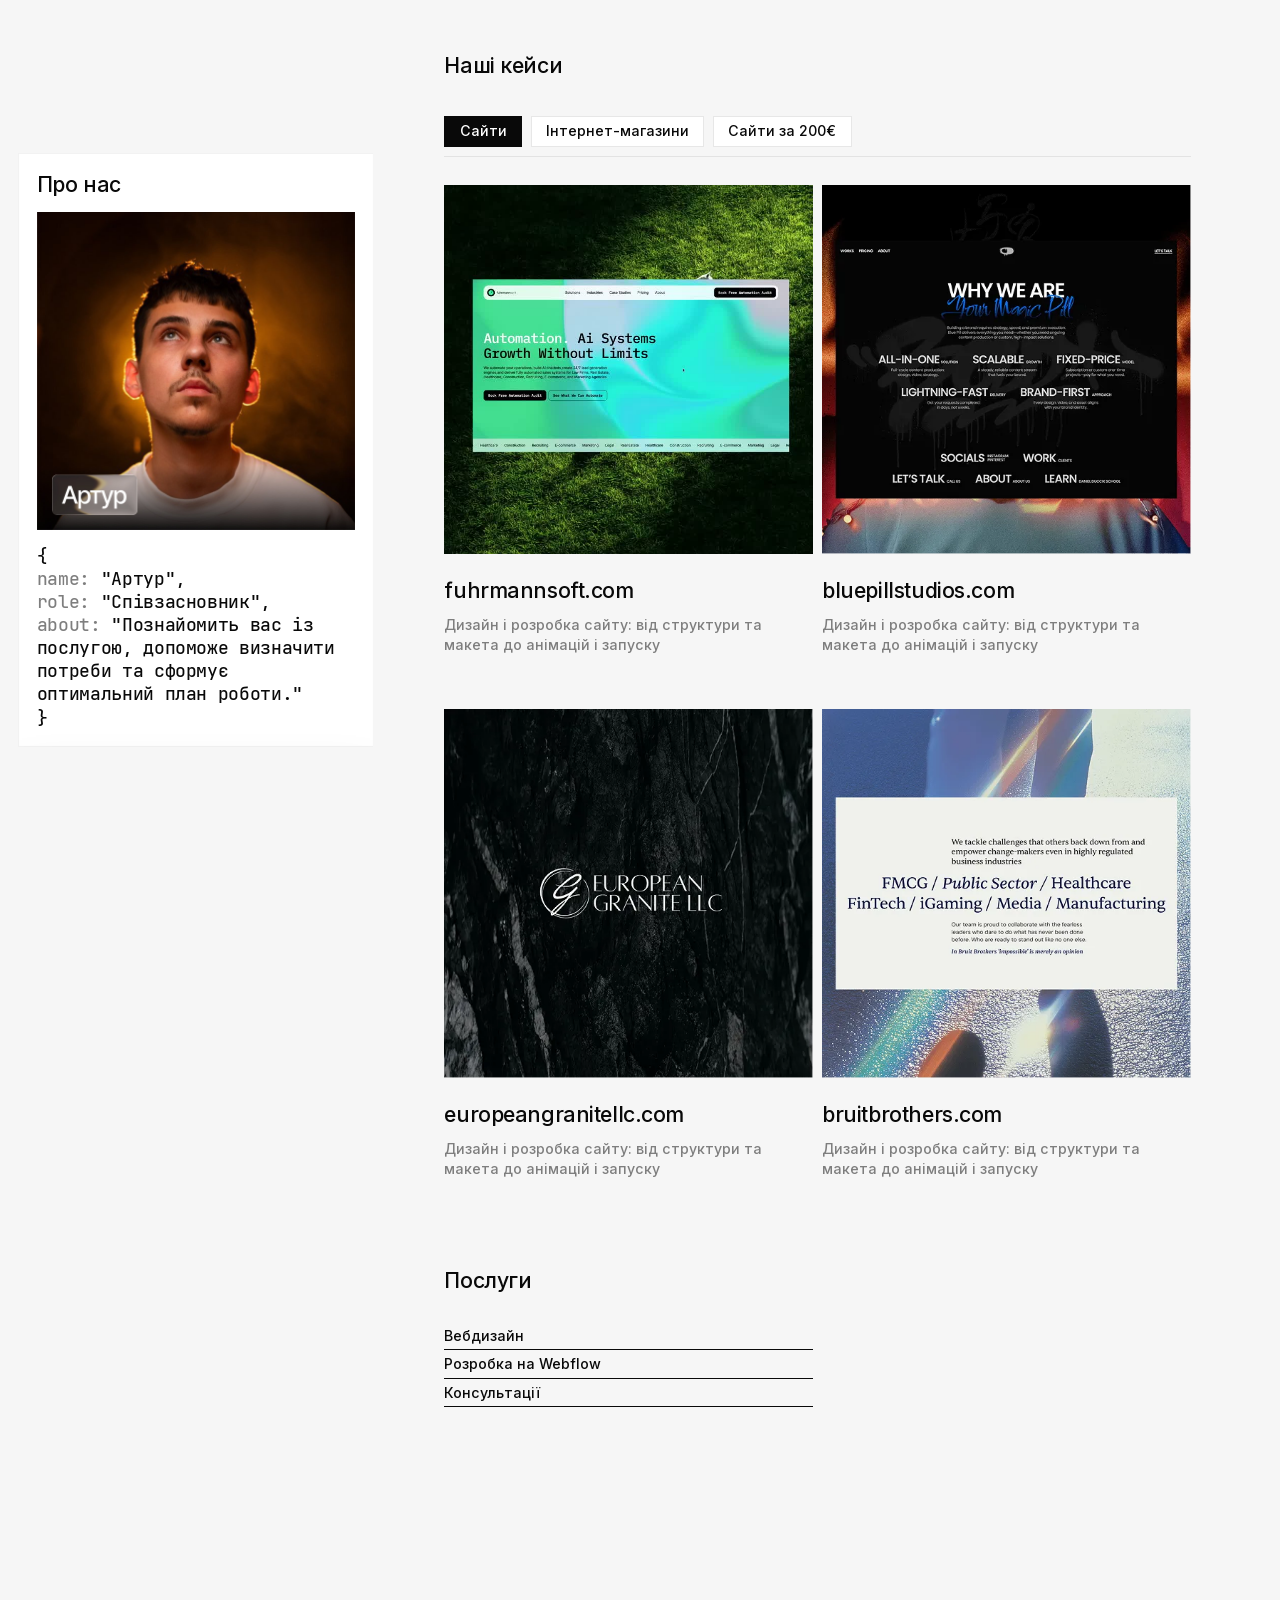
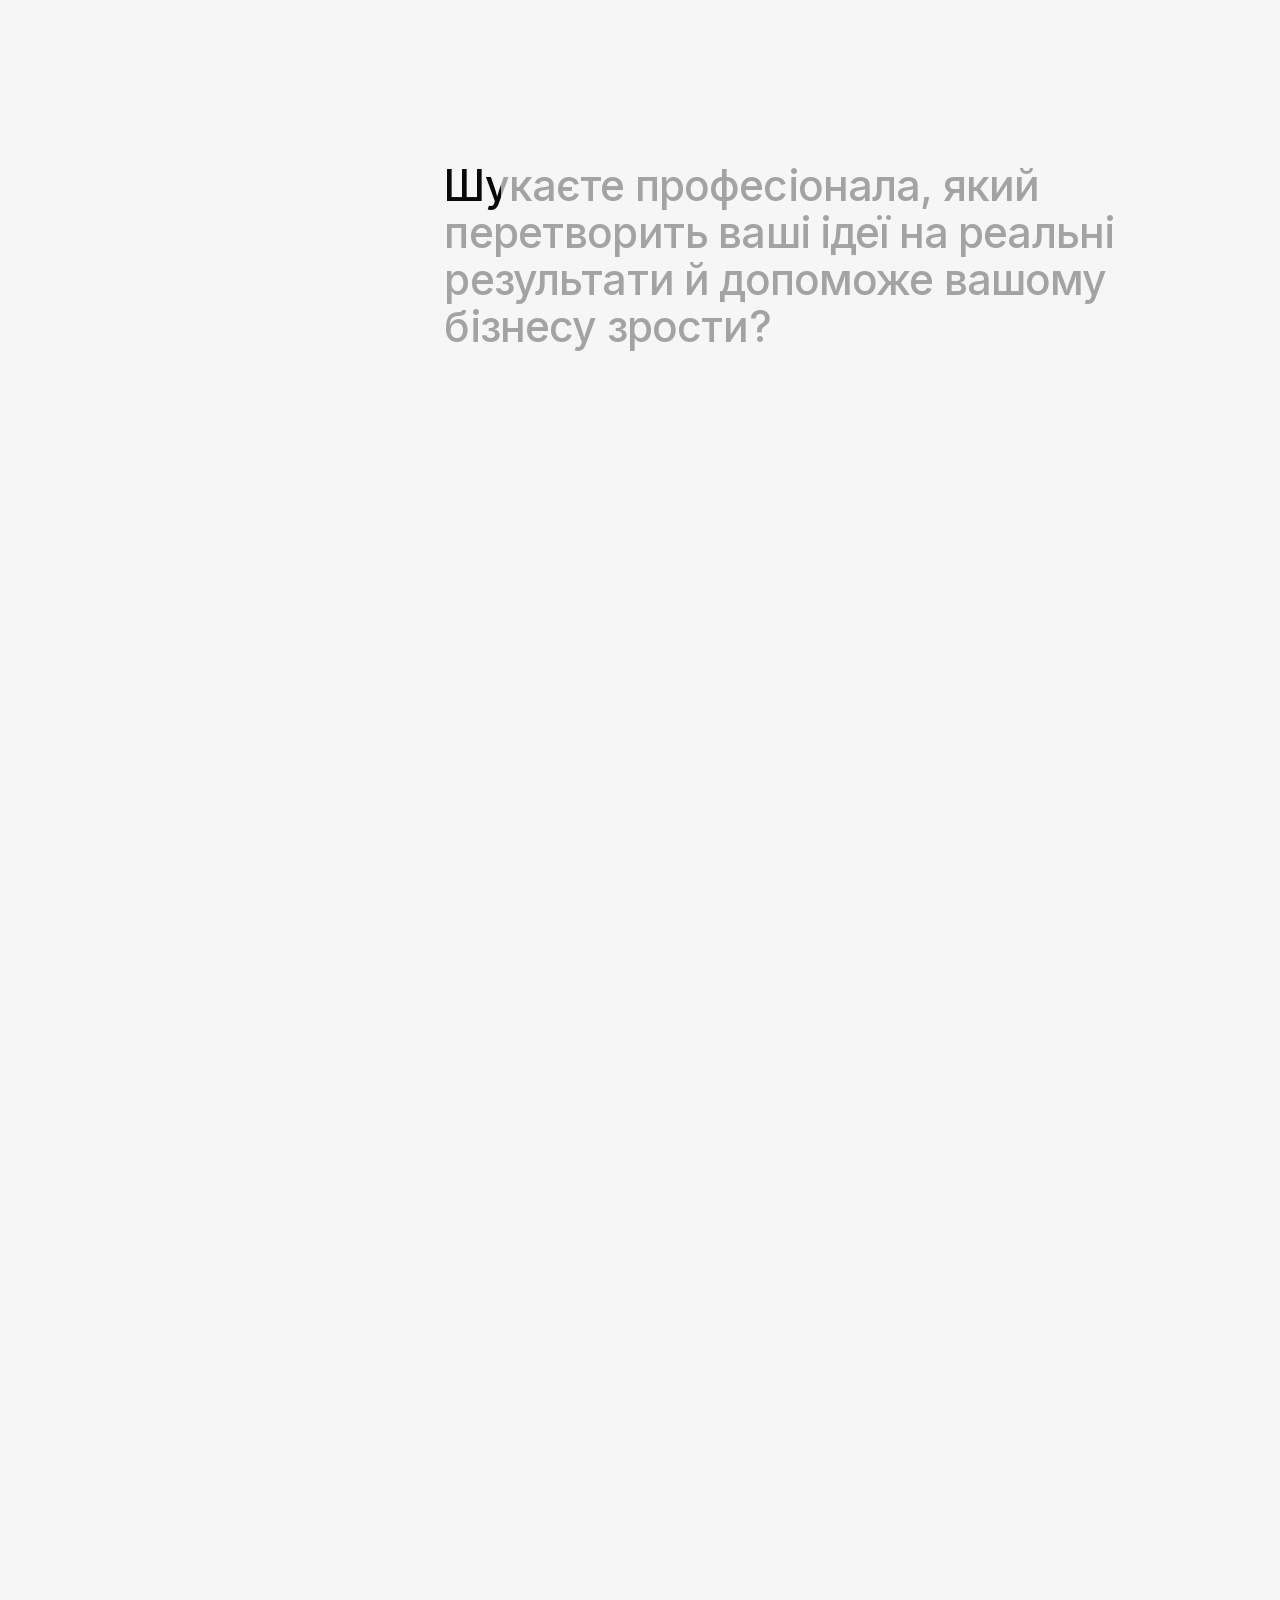
==== site/index.html @ 2e73c97b "Add founder photos to profile cards (Artur, Vitalii) Co-Authored-By: Claude Fable 5 <noreply@anthrop" ====
<!DOCTYPE html>
<html lang="uk">
<head>
  <meta charset="utf-8">
  <title>DD-portfolio-template</title>
  <meta name="viewport" content="width=device-width, initial-scale=1">
  <link rel="shortcut icon" type="image/x-icon" href="images/6897080aeafbcc44460f5034_fav-icon-32.png">
  <link rel="apple-touch-icon" href="images/6897080cafb8a1037ce13d33_fav-cion-256.png">
  <link rel="stylesheet" href="css/style.css">
</head>
<body>

  <section class="dd-hero">
    <div class="dd-container">
      <div class="dd-hero__wrapper">

        <div class="dd-hero__profile">
          <div class="dd-profile-stack-zone">
            <div class="dd-profile-stack-sticky">
              <div class="dd-profile-stack">

                <div class="dd-profile-card">
                  <h2 class="dd-text-24px">Про нас</h2>
                  <div class="dd-profile-card__image">
                    <img src="images/founder-artur.jpg" loading="lazy" alt="Артур" class="dd-image-cover">
                  </div>
                  <p class="dd-code">
                    {<br>
                      <span class="dd-text-gray">name:</span> "Артур",<br>
                      <span class="dd-text-gray">role:</span> "Співзасновник",<br>
                      <span class="dd-text-gray">about:</span> "Познайомить вас із послугою, допоможе визначити потреби та сформує оптимальний план роботи."<br>
                    }
                  </p>
                </div>

                <div class="dd-profile-card dd-profile-card--overlay">
                  <h2 class="dd-text-24px">Про нас</h2>
                  <div class="dd-profile-card__image">
                    <img src="images/founder-vitalii.jpg" loading="lazy" alt="Віталій" class="dd-image-cover">
                  </div>
                  <p class="dd-code">
                    {<br>
                      <span class="dd-text-gray">name:</span> "Віталій",<br>
                      <span class="dd-text-gray">role:</span> "Співзасновник",<br>
                      <span class="dd-text-gray">about:</span> "Втілить узгоджене рішення, проконтролює кожен етап і забезпечить високу якість результату."<br>
                    }
                  </p>
                </div>

              </div>
            </div>
          </div>
        </div>

        <div class="dd-hero__content">

          <div class="dd-works">
            <h2 class="dd-text-24px">Наші кейси</h2>
            <div class="featured-works__tabs-wrapper" id="works-tabs-wrapper">
              <div class="featured-works__tabs" id="works-tabs" role="tablist" aria-label="Категорії робіт"></div>
            </div>
            <div class="dd-works__body">
              <div id="featured-works-list-start" class="featured-works__list-anchor" aria-hidden="true"></div>
              <div class="dd-works__list" id="projects-grid" role="tabpanel"></div>
            </div>
          </div>

          <div class="dd-info">
            <article class="dd-info__col">
              <h2 class="dd-text-24px">Послуги</h2>
              <div class="dd-info__col-list">
                <article class="dd-info__cell"><div class="dd-button-text">Вебдизайн</div></article>
                <article class="dd-info__cell"><div class="dd-button-text">Розробка на Webflow</div></article>
                <article class="dd-info__cell"><div class="dd-button-text">Консультації</div></article>
              </div>
            </article>
          </div>

          <div class="dd-cta-anchor">
            <div class="dd-cta-anchor__content">
              <h2 dd-el="cta-title" class="dd-text-48px">Шукаєте професіонала, який перетворить ваші ідеї на реальні результати й допоможе вашому бізнесу зрости?</h2>
            </div>
          </div>

        </div>
      </div>
    </div>
  </section>

  <section class="dd-cta">
    <div class="dd-container is--cta">
      <div class="dd-cta__wrapper">
        <div class="dd-cta__left"></div>
        <div class="dd-cta__content">
          <h2 dd-el="cta-el" class="dd-text-48px">Перевірте вільні слоти на проєкти цього місяця</h2>
          <a dd-el="cta-el" href="https://t.me/sivuraimo" target="_blank" class="dd-button">
            <div class="dd-button-text">Написати в Telegram</div>
          </a>
        </div>
      </div>
    </div>
    <div class="dd-cta__bg">
      <div class="dd-cta__bg-box"></div>
      <div class="dd-cta__bg-box"></div>
      <div class="dd-cta__bg-box"></div>
      <div class="dd-cta__bg-box"></div>
      <div class="dd-cta__bg-box"></div>
      <div class="dd-cta__bg-box"></div>
    </div>
  </section>

  <script src="js/gsap.min.js"></script>
  <script src="js/ScrollTrigger.min.js"></script>
  <script src="js/SplitText.min.js"></script>
  <script src="js/lenis.min.js"></script>
  <script src="js/projects.js"></script>
  <script src="js/main.js"></script>

</body>
</html>
---- site/css/style.css ----
/* ============ Fonts ============ */

/* cyrillic-ext */
@font-face {
  font-family: 'Inter';
  font-style: normal;
  font-weight: 400;
  font-display: swap;
  src: url(../fonts/Inter-var-cyrillic-ext.woff2) format('woff2');
  unicode-range: U+0460-052F, U+1C80-1C8A, U+20B4, U+2DE0-2DFF, U+A640-A69F, U+FE2E-FE2F;
}

/* cyrillic */
@font-face {
  font-family: 'Inter';
  font-style: normal;
  font-weight: 400;
  font-display: swap;
  src: url(../fonts/Inter-var-cyrillic.woff2) format('woff2');
  unicode-range: U+0301, U+0400-045F, U+0490-0491, U+04B0-04B1, U+2116;
}

/* latin-ext */
@font-face {
  font-family: 'Inter';
  font-style: normal;
  font-weight: 400;
  font-display: swap;
  src: url(../fonts/Inter-var-latin-ext.woff2) format('woff2');
  unicode-range: U+0100-02BA, U+02BD-02C5, U+02C7-02CC, U+02CE-02D7, U+02DD-02FF, U+0304, U+0308, U+0329, U+1D00-1DBF, U+1E00-1E9F, U+1EF2-1EFF, U+2020, U+20A0-20AB, U+20AD-20C0, U+2113, U+2C60-2C7F, U+A720-A7FF;
}

/* latin */
@font-face {
  font-family: 'Inter';
  font-style: normal;
  font-weight: 400;
  font-display: swap;
  src: url(../fonts/Inter-var-latin.woff2) format('woff2');
  unicode-range: U+0000-00FF, U+0131, U+0152-0153, U+02BB-02BC, U+02C6, U+02DA, U+02DC, U+0304, U+0308, U+0329, U+2000-206F, U+20AC, U+2122, U+2191, U+2193, U+2212, U+2215, U+FEFF, U+FFFD;
}

/* cyrillic-ext */
@font-face {
  font-family: 'Inter';
  font-style: normal;
  font-weight: 500;
  font-display: swap;
  src: url(../fonts/Inter-var-cyrillic-ext.woff2) format('woff2');
  unicode-range: U+0460-052F, U+1C80-1C8A, U+20B4, U+2DE0-2DFF, U+A640-A69F, U+FE2E-FE2F;
}

/* cyrillic */
@font-face {
  font-family: 'Inter';
  font-style: normal;
  font-weight: 500;
  font-display: swap;
  src: url(../fonts/Inter-var-cyrillic.woff2) format('woff2');
  unicode-range: U+0301, U+0400-045F, U+0490-0491, U+04B0-04B1, U+2116;
}

/* latin-ext */
@font-face {
  font-family: 'Inter';
  font-style: normal;
  font-weight: 500;
  font-display: swap;
  src: url(../fonts/Inter-var-latin-ext.woff2) format('woff2');
  unicode-range: U+0100-02BA, U+02BD-02C5, U+02C7-02CC, U+02CE-02D7, U+02DD-02FF, U+0304, U+0308, U+0329, U+1D00-1DBF, U+1E00-1E9F, U+1EF2-1EFF, U+2020, U+20A0-20AB, U+20AD-20C0, U+2113, U+2C60-2C7F, U+A720-A7FF;
}

/* latin */
@font-face {
  font-family: 'Inter';
  font-style: normal;
  font-weight: 500;
  font-display: swap;
  src: url(../fonts/Inter-var-latin.woff2) format('woff2');
  unicode-range: U+0000-00FF, U+0131, U+0152-0153, U+02BB-02BC, U+02C6, U+02DA, U+02DC, U+0304, U+0308, U+0329, U+2000-206F, U+20AC, U+2122, U+2191, U+2193, U+2212, U+2215, U+FEFF, U+FFFD;
}

/* cyrillic-ext */
@font-face {
  font-family: 'Inter';
  font-style: normal;
  font-weight: 600;
  font-display: swap;
  src: url(../fonts/Inter-var-cyrillic-ext.woff2) format('woff2');
  unicode-range: U+0460-052F, U+1C80-1C8A, U+20B4, U+2DE0-2DFF, U+A640-A69F, U+FE2E-FE2F;
}

/* cyrillic */
@font-face {
  font-family: 'Inter';
  font-style: normal;
  font-weight: 600;
  font-display: swap;
  src: url(../fonts/Inter-var-cyrillic.woff2) format('woff2');
  unicode-range: U+0301, U+0400-045F, U+0490-0491, U+04B0-04B1, U+2116;
}

/* latin-ext */
@font-face {
  font-family: 'Inter';
  font-style: normal;
  font-weight: 600;
  font-display: swap;
  src: url(../fonts/Inter-var-latin-ext.woff2) format('woff2');
  unicode-range: U+0100-02BA, U+02BD-02C5, U+02C7-02CC, U+02CE-02D7, U+02DD-02FF, U+0304, U+0308, U+0329, U+1D00-1DBF, U+1E00-1E9F, U+1EF2-1EFF, U+2020, U+20A0-20AB, U+20AD-20C0, U+2113, U+2C60-2C7F, U+A720-A7FF;
}

/* latin */
@font-face {
  font-family: 'Inter';
  font-style: normal;
  font-weight: 600;
  font-display: swap;
  src: url(../fonts/Inter-var-latin.woff2) format('woff2');
  unicode-range: U+0000-00FF, U+0131, U+0152-0153, U+02BB-02BC, U+02C6, U+02DA, U+02DC, U+0304, U+0308, U+0329, U+2000-206F, U+20AC, U+2122, U+2191, U+2193, U+2212, U+2215, U+FEFF, U+FFFD;
}

/* cyrillic-ext */
@font-face {
  font-family: 'Inter';
  font-style: normal;
  font-weight: 700;
  font-display: swap;
  src: url(../fonts/Inter-var-cyrillic-ext.woff2) format('woff2');
  unicode-range: U+0460-052F, U+1C80-1C8A, U+20B4, U+2DE0-2DFF, U+A640-A69F, U+FE2E-FE2F;
}

/* cyrillic */
@font-face {
  font-family: 'Inter';
  font-style: normal;
  font-weight: 700;
  font-display: swap;
  src: url(../fonts/Inter-var-cyrillic.woff2) format('woff2');
  unicode-range: U+0301, U+0400-045F, U+0490-0491, U+04B0-04B1, U+2116;
}

/* latin-ext */
@font-face {
  font-family: 'Inter';
  font-style: normal;
  font-weight: 700;
  font-display: swap;
  src: url(../fonts/Inter-var-latin-ext.woff2) format('woff2');
  unicode-range: U+0100-02BA, U+02BD-02C5, U+02C7-02CC, U+02CE-02D7, U+02DD-02FF, U+0304, U+0308, U+0329, U+1D00-1DBF, U+1E00-1E9F, U+1EF2-1EFF, U+2020, U+20A0-20AB, U+20AD-20C0, U+2113, U+2C60-2C7F, U+A720-A7FF;
}

/* latin */
@font-face {
  font-family: 'Inter';
  font-style: normal;
  font-weight: 700;
  font-display: swap;
  src: url(../fonts/Inter-var-latin.woff2) format('woff2');
  unicode-range: U+0000-00FF, U+0131, U+0152-0153, U+02BB-02BC, U+02C6, U+02DA, U+02DC, U+0304, U+0308, U+0329, U+2000-206F, U+20AC, U+2122, U+2191, U+2193, U+2212, U+2215, U+FEFF, U+FFFD;
}

@font-face {
  font-family: Jetbrainsmono;
  src: url("../fonts/6897089f89ea8889bb71bdb6_JetBrainsMono-Medium.woff2") format("woff2");
  font-weight: 500;
  font-style: normal;
  font-display: swap;
}

/* ============ Variables & base ============ */

:root {
  --colors--gray-smoke: #f6f6f6;
  --colors--black: #090909;
  --colors--light-gray-30: #cfcfcf4d;
  --colors--white: white;
  --colors--gray: #7e7e7e;
  --colors--light-gray-50: #cfcfcf80;
}

*,
*::before,
*::after {
  box-sizing: border-box;
}

/* Adaptive root font-size: layout scales with viewport via rem/em */
html {
  font-size: calc(16vw / 14.4);
}

@media (max-width: 767px) {
  html {
    font-size: calc(16vw / 3.93);
  }
}

@media (min-width: 1440px) {
  html,
  body {
    font-size: 16px;
  }
}

body {
  margin: 0;
  background-color: var(--colors--gray-smoke);
  color: var(--colors--black);
  font-family: Inter, Arial, sans-serif;
  font-size: 1.11111vw;
  font-weight: 500;
  line-height: 1;
}

@media (max-width: 767px) {
  body {
    font-size: 4.07125vw;
  }
}

@media (min-width: 1440px) {
  body {
    font-size: 16px;
  }
}

h2 {
  margin-top: 0;
  margin-bottom: 0;
}

p {
  margin: 0;
}

a {
  cursor: pointer;
  text-decoration: none;
  color: inherit;
}

img {
  max-width: 100%;
  vertical-align: middle;
  display: inline-block;
  border: 0;
}

/* ============ Typography ============ */

.dd-text-24px {
  letter-spacing: -0.02em;
  font-size: 1.5em;
  font-weight: 500;
  line-height: 1.2;
}

.dd-text-48px {
  letter-spacing: -0.02em;
  font-size: 3em;
  font-weight: 500;
  line-height: 1.1;
}

.dd-code {
  letter-spacing: -0.02em;
  font-family: Jetbrainsmono, Arial, sans-serif;
  font-size: 1.25em;
  font-weight: 500;
  line-height: 1.3;
}

.dd-text-gray {
  color: var(--colors--gray);
}

.dd-button-text {
  font-size: 1em;
  transition: color 0.2s;
}

/* ============ Layout ============ */

.dd-container {
  width: 100%;
  max-width: 90rem;
  margin-left: auto;
  margin-right: auto;
  padding-left: 1.25rem;
  padding-right: 1.25rem;
}

.dd-container.is--cta {
  z-index: 3;
  height: 100%;
  position: relative;
}

/* ============ Hero ============ */

.dd-hero {
  width: 100%;
}

.dd-hero__wrapper {
  justify-content: space-between;
  align-items: flex-start;
  width: 100%;
  display: flex;
  position: relative;
}

.dd-hero__profile {
  z-index: 100;
  flex-flow: column;
  justify-content: center;
  align-items: flex-start;
  width: 100%;
  max-width: 25rem;
  height: 100vh;
  display: flex;
  position: sticky;
  top: 0;
}

.dd-profile-card {
  gap: 1rem;
  border: 1px solid var(--colors--light-gray-30);
  background-color: var(--colors--white);
  flex-flow: column;
  width: 100%;
  padding: 1.25rem;
  display: flex;
}

/* ---- Founders card stack ---- */
/* The second card is absolutely stacked over the first and slides up
   (ScrollTrigger scrub in main.js). overflow: hidden clips it while parked
   below, so it wipes in from the bottom edge of the stack. */

.dd-profile-stack-zone {
  width: 100%;
}

.dd-profile-stack {
  position: relative;
  width: 100%;
  overflow: hidden;
}

.dd-profile-card--overlay {
  position: absolute;
  inset: 0;
  z-index: 2;
  /* parked below via GSAP (yPercent: 110) — no CSS transform here,
     it would stack with GSAP's own transform and double the offset */
  box-shadow: 0 -18px 50px rgba(0, 0, 0, 0.2);
  will-change: transform;
}

/* Mobile: the profile column is static, so the stack gets its own sticky
   zone. The spacer must be real content (::after), not padding — sticky
   elements can only travel within the parent's content box. */
@media (max-width: 767px) {
  .dd-profile-stack-zone::after {
    content: "";
    display: block;
    height: 85vh;
  }

  .dd-profile-stack-sticky {
    position: sticky;
    top: 1.25rem;
  }
}

/* Reduced motion: no overlap effect, cards stack vertically */
@media (prefers-reduced-motion: reduce) {
  .dd-profile-card--overlay {
    position: static;
    transform: none;
    box-shadow: none;
    margin-top: 1.25rem;
  }

  .dd-profile-stack-zone::after {
    content: none;
  }
}

.dd-profile-card__image {
  aspect-ratio: 1;
  width: 100%;
  overflow: hidden;
}

.dd-image-cover {
  object-fit: cover;
  width: 100%;
  height: 100%;
}

.dd-hero__content {
  width: 100%;
  max-width: 60%;
  margin-left: auto;
  margin-right: auto;
}

/* ============ Works ============ */

.dd-works {
  gap: 2rem;
  flex-flow: column;
  width: 100%;
  padding-top: 3.75rem;
  display: flex;
}

.dd-works__list {
  column-gap: 0.625rem;
  row-gap: 3.75rem;
  grid-template-rows: auto auto;
  grid-template-columns: 1fr 1fr;
  grid-auto-columns: 1fr;
  width: 100%;
  display: grid;
}

/* ---- Category tabs (sticky) ---- */

/* Sticky range is bounded by .dd-works (its parent), so the panel
   unsticks and leaves together with the section. The site has no
   fixed header — --header-height defaults to 0. */
.featured-works__tabs-wrapper {
  position: sticky;
  top: var(--header-height, 0px);
  z-index: 30;
  background-color: rgba(246, 246, 246, 0.96);
  -webkit-backdrop-filter: blur(12px);
  backdrop-filter: blur(12px);
  border-bottom: 1px solid rgba(0, 0, 0, 0.08);
  padding: 0.625rem 0;
}

.featured-works__tabs {
  display: flex;
  gap: 0.625rem;
  overflow-x: auto;
  overscroll-behavior-x: contain;
  scrollbar-width: none;
  white-space: nowrap;
}

.featured-works__tabs::-webkit-scrollbar {
  display: none;
}

.featured-works__tab {
  font: inherit;
  color: var(--colors--black);
  background-color: var(--colors--white);
  border: 1px solid var(--colors--light-gray-50);
  padding: 0.5rem 1rem;
  cursor: pointer;
  flex: none;
  transition: background-color 0.2s, color 0.2s, border-color 0.2s, opacity 0.2s;
}

@media (hover: hover) {
  .featured-works__tab:not(.is-active):hover {
    opacity: 0.7;
  }
}

.featured-works__tab.is-active {
  background-color: var(--colors--black);
  border-color: var(--colors--black);
  color: var(--colors--white);
}

.featured-works__tab:focus-visible {
  outline: 2px solid var(--colors--black);
  outline-offset: 2px;
}

.featured-works__list-anchor {
  height: 0;
}

.featured-works__empty {
  color: var(--colors--gray);
  line-height: 1.4;
}

/* Category switch animation */
.dd-works__list .project-card {
  transition:
    opacity 0.45s cubic-bezier(0.22, 1, 0.36, 1),
    transform 0.45s cubic-bezier(0.22, 1, 0.36, 1);
}

.dd-works__list.is-leaving .project-card {
  opacity: 0;
  transform: translateY(12px);
}

.project-card.is-entering {
  opacity: 0;
  transform: translateY(16px);
}

@media (prefers-reduced-motion: reduce) {
  .dd-works__list .project-card {
    transition: opacity 0.3s ease;
  }

  .dd-works__list.is-leaving .project-card,
  .project-card.is-entering {
    transform: none;
  }
}

/* ---- Project card ---- */

.project-card {
  width: 100%;
}

.project-card__media {
  aspect-ratio: 1;
  width: 100%;
  display: block;
  position: relative;
  overflow: hidden;
}

.project-card__image,
.project-card__video {
  position: absolute;
  inset: 0;
  width: 100%;
  height: 100%;
  object-fit: cover;
}

.project-card__image {
  transition: transform 0.6s cubic-bezier(0.22, 1, 0.36, 1);
}

.project-card__video {
  opacity: 0;
  pointer-events: none;
  transition:
    opacity 0.6s cubic-bezier(0.22, 1, 0.36, 1),
    transform 0.6s cubic-bezier(0.22, 1, 0.36, 1);
}

.project-card__arrow {
  z-index: 3;
  position: absolute;
  top: 50%;
  left: 50%;
  width: 8.75rem;
  height: 8.75rem;
  border-radius: 50%;
  background-color: rgba(255, 255, 255, 0.18);
  -webkit-backdrop-filter: blur(10px);
  backdrop-filter: blur(10px);
  color: var(--colors--white);
  display: flex;
  justify-content: center;
  align-items: center;
  opacity: 0;
  filter: blur(6px);
  transform: translate(-50%, -50%) scale(0.8);
  transition:
    opacity 0.6s cubic-bezier(0.22, 1, 0.36, 1),
    transform 0.6s cubic-bezier(0.22, 1, 0.36, 1),
    filter 0.6s cubic-bezier(0.22, 1, 0.36, 1);
}

.project-card__arrow svg {
  width: 2.5rem;
  height: 2.5rem;
}

.project-card__content {
  margin-top: 24px;
}

.project-card__title {
  margin: 0;
}

.project-card__description {
  margin: 12px 0 0;
  color: var(--colors--gray);
  line-height: 1.4;
}

@media (max-width: 767px) {
  .project-card__content {
    margin-top: 20px;
  }

  .project-card__description {
    margin-top: 12px;
  }
}

/* Desktop: activation via cursor hover */
@media (hover: hover) and (pointer: fine) {
  .project-card__media:hover .project-card__image {
    transform: scale(1.02);
  }

  .project-card__media:hover .project-card__video {
    opacity: 1;
    transform: scale(1.02);
  }

  .project-card__media:hover .project-card__arrow {
    opacity: 1;
    filter: blur(0);
    transform: translate(-50%, -50%) scale(1);
  }
}

/* Touch devices: activation via scroll position — .is-active is set by projects.js
   when the card's media block is nearest to the viewport center */
@media (hover: none), (pointer: coarse) {
  .project-card__media.is-active .project-card__image {
    transform: scale(1.02);
  }

  .project-card__media.is-active .project-card__video {
    opacity: 1;
    transform: scale(1.02);
  }

  .project-card__media.is-active .project-card__arrow {
    opacity: 1;
    filter: blur(0);
    transform: translate(-50%, -50%) scale(1);
  }
}

/* Smaller arrow button on mobile so it doesn't cover the preview */
@media (max-width: 767px) {
  .project-card__arrow {
    width: clamp(56px, 18vw, 76px);
    height: clamp(56px, 18vw, 76px);
  }

  .project-card__arrow svg {
    width: 22px;
    height: 22px;
  }
}

@media (prefers-reduced-motion: reduce) {
  .project-card__image,
  .project-card__video,
  .project-card__arrow {
    transition: opacity 0.3s ease;
  }

  .project-card__arrow {
    filter: none;
    transform: translate(-50%, -50%);
  }

  .project-card__media:hover .project-card__image,
  .project-card__media:hover .project-card__video,
  .project-card__media.is-active .project-card__image,
  .project-card__media.is-active .project-card__video {
    transform: none;
  }

  .project-card__media:hover .project-card__arrow,
  .project-card__media.is-active .project-card__arrow {
    transform: translate(-50%, -50%);
  }
}

/* ============ Info (Services / Stack) ============ */

.dd-info {
  gap: 0.625rem;
  grid-template-rows: auto;
  grid-template-columns: 1fr 1fr;
  grid-auto-columns: 1fr;
  margin-top: 6.25rem;
  display: grid;
}

.dd-info__col {
  gap: 2rem;
  flex-flow: column;
  width: 100%;
  display: flex;
}

.dd-info__col-list {
  width: 100%;
  display: block;
}

.dd-info__cell {
  cursor: pointer;
  padding-top: 0.5rem;
  padding-bottom: 0.5rem;
  position: relative;
}

.dd-info__cell::before {
  content: "";
  width: 100%;
  height: 1px;
  position: absolute;
  bottom: 0;
  left: 0;
  background-color: currentColor;
  transition: height 0.3s ease;
}

.dd-info__cell .dd-button-text {
  position: relative;
  z-index: 2;
  transition: color 0.3s ease;
}

@media (hover: hover) {
  .dd-info__cell:hover::before {
    height: 100%;
  }

  .dd-info__cell:hover .dd-button-text {
    color: var(--colors--white);
  }
}

/* ============ CTA anchor ============ */

.dd-cta-anchor {
  width: 100%;
  height: 200vh;
  position: relative;
}

.dd-cta-anchor__content {
  flex-flow: column;
  justify-content: center;
  align-items: flex-start;
  height: 100vh;
  padding-top: 6.25rem;
  padding-bottom: 6.25rem;
  display: flex;
  position: sticky;
  top: 0;
}

/* ============ CTA ============ */

.dd-cta {
  z-index: 10;
  pointer-events: none;
  color: var(--colors--white);
  visibility: hidden;
  width: 100%;
  height: 100vh;
  position: fixed;
  inset: 0%;
  overflow: hidden;
}

.dd-cta__wrapper {
  justify-content: space-between;
  place-items: center;
  width: 100%;
  height: 100%;
  display: flex;
}

.dd-cta__left {
  flex: none;
  width: 100%;
  max-width: 25rem;
}

.dd-cta__content {
  gap: 2.5rem;
  flex-flow: column;
  justify-content: center;
  align-items: flex-start;
  width: 100%;
  max-width: 60%;
  margin-left: auto;
  margin-right: auto;
  padding-right: 12rem;
  display: flex;
}

.dd-cta__content > * {
  opacity: 0;
}

.dd-button {
  background-color: var(--colors--white);
  color: var(--colors--black);
  padding: 0.625rem 1.25rem;
  transition: opacity 0.2s;
  display: inline-block;
}

@media (hover: hover) {
  .dd-button:hover {
    opacity: 0.7;
  }
}

.dd-cta__bg {
  z-index: 1;
  gap: 0;
  pointer-events: none;
  width: 100%;
  height: 100%;
  display: flex;
  position: absolute;
  inset: 0%;
}

.dd-cta__bg-box {
  background-color: var(--colors--black);
  -webkit-clip-path: polygon(0% 0%, 102% 0%, 102% 0%, 0% 0%);
  clip-path: polygon(0% 0%, 102% 0%, 102% 0%, 0% 0%);
  flex: 1;
  width: 100%;
  height: 100%;
  position: relative;
}

.dd-cta__bg-box::before {
  content: "";
  width: 200%;
  height: 100%;
  position: absolute;
  top: 0;
  left: 50%;
  transform: translateX(-50%);
  background-color: var(--colors--black);
}

/* ============ Text animation masks ============ */

.line {
  position: relative;
}

.line-mask {
  position: absolute;
  top: 0;
  right: 0;
  background-color: var(--colors--gray-smoke);
  opacity: 0.65;
  height: 100%;
  width: 100%;
  z-index: 2;
}

/* ============ Mobile ============ */

@media (max-width: 767px) {
  .dd-container {
    max-width: none;
  }

  .dd-hero__wrapper {
    flex-flow: column;
    justify-content: flex-start;
    align-items: flex-start;
    padding-top: 1.25rem;
  }

  .dd-hero__profile {
    max-width: none;
    height: auto;
    position: static;
  }

  .dd-code {
    font-size: 1.125em;
  }

  .dd-hero__content {
    max-width: 100%;
    margin-left: 0;
    margin-right: 0;
  }

  .dd-works {
    padding-top: 5rem;
  }

  .dd-works__list {
    grid-template-columns: 1fr;
    row-gap: 3rem;
  }

  .dd-info {
    gap: 5rem;
    grid-template-columns: 1fr;
    margin-top: 5rem;
  }

  .dd-cta__wrapper {
    display: block;
  }

  .dd-cta__content {
    gap: 1.875rem;
    max-width: 100%;
    height: 100%;
    padding-right: 0;
  }

  .dd-text-48px {
    font-size: 2.25em;
  }

  .dd-cta-anchor__content {
    padding-top: 5rem;
    padding-bottom: 5rem;
  }

  .dd-cta__left {
    display: none;
  }

  .dd-cta__bg-box:nth-of-type(5),
  .dd-cta__bg-box:nth-of-type(6) {
    display: none;
  }
}
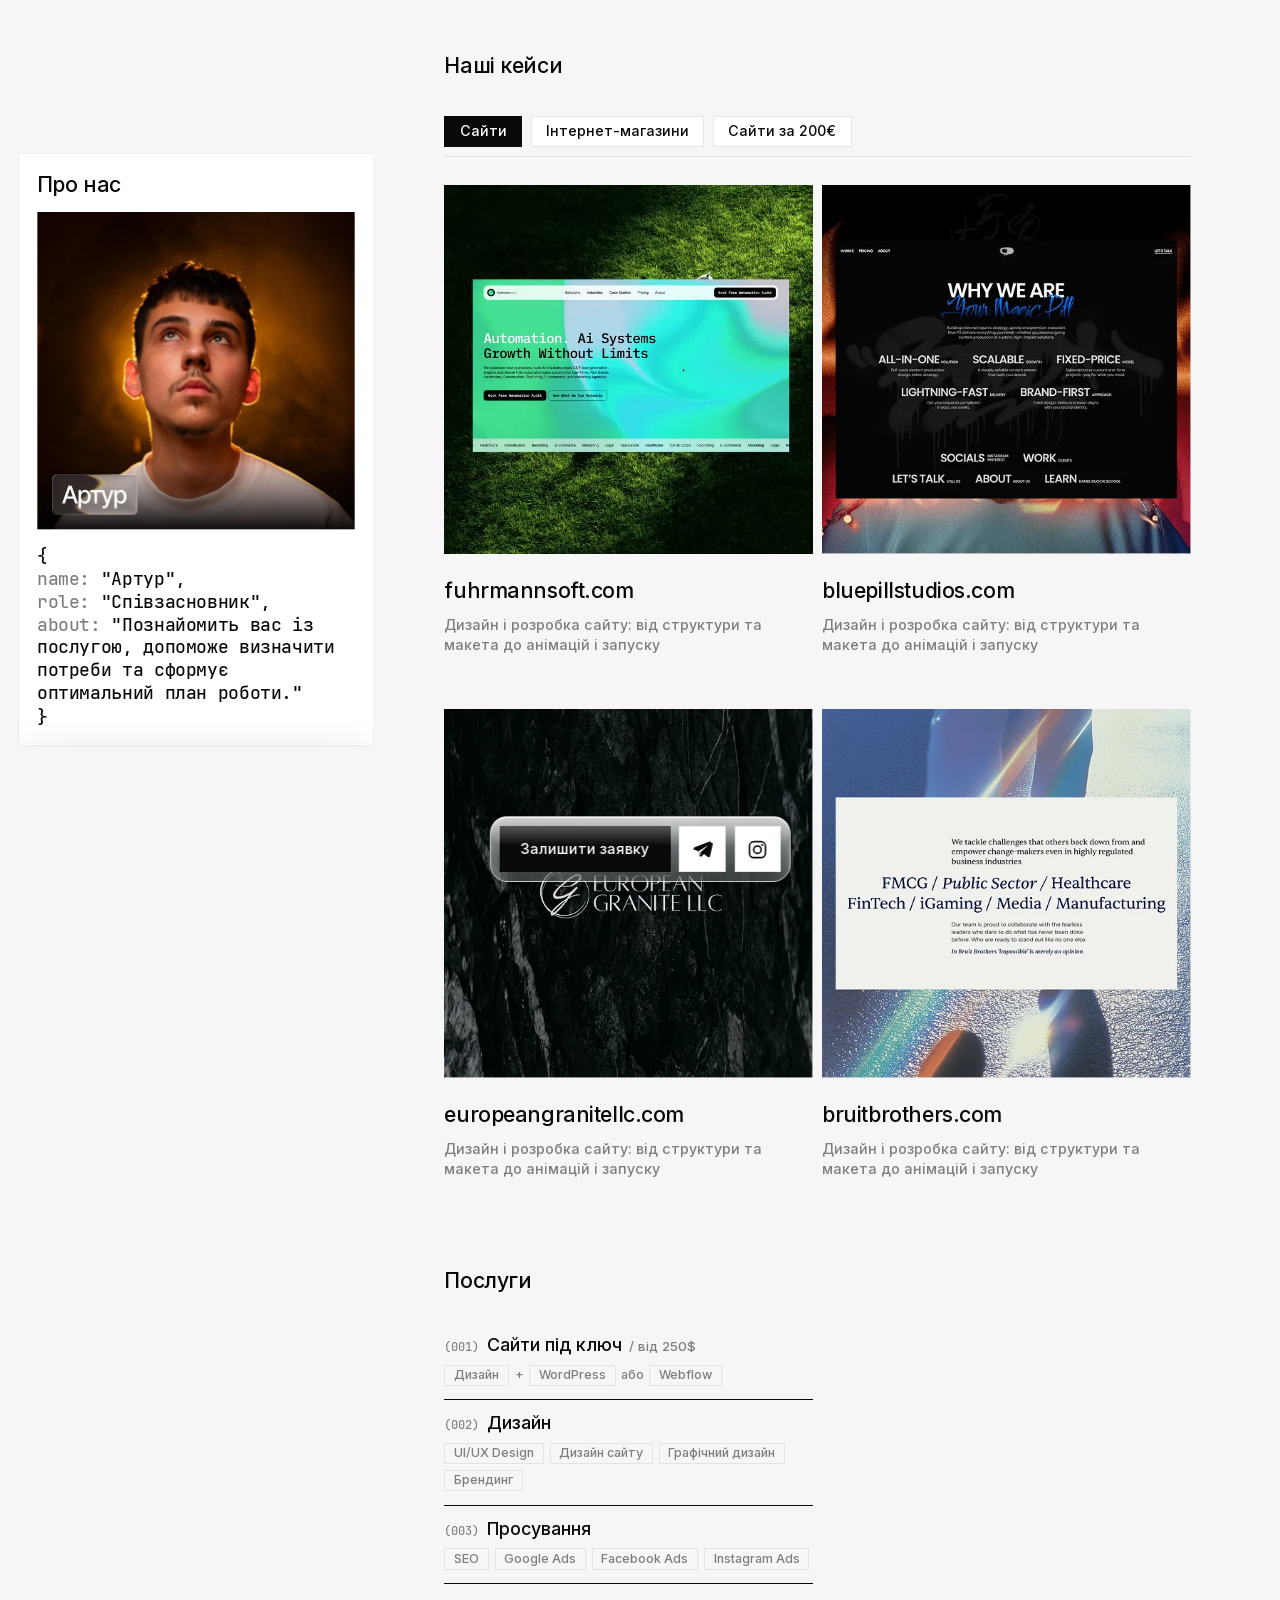
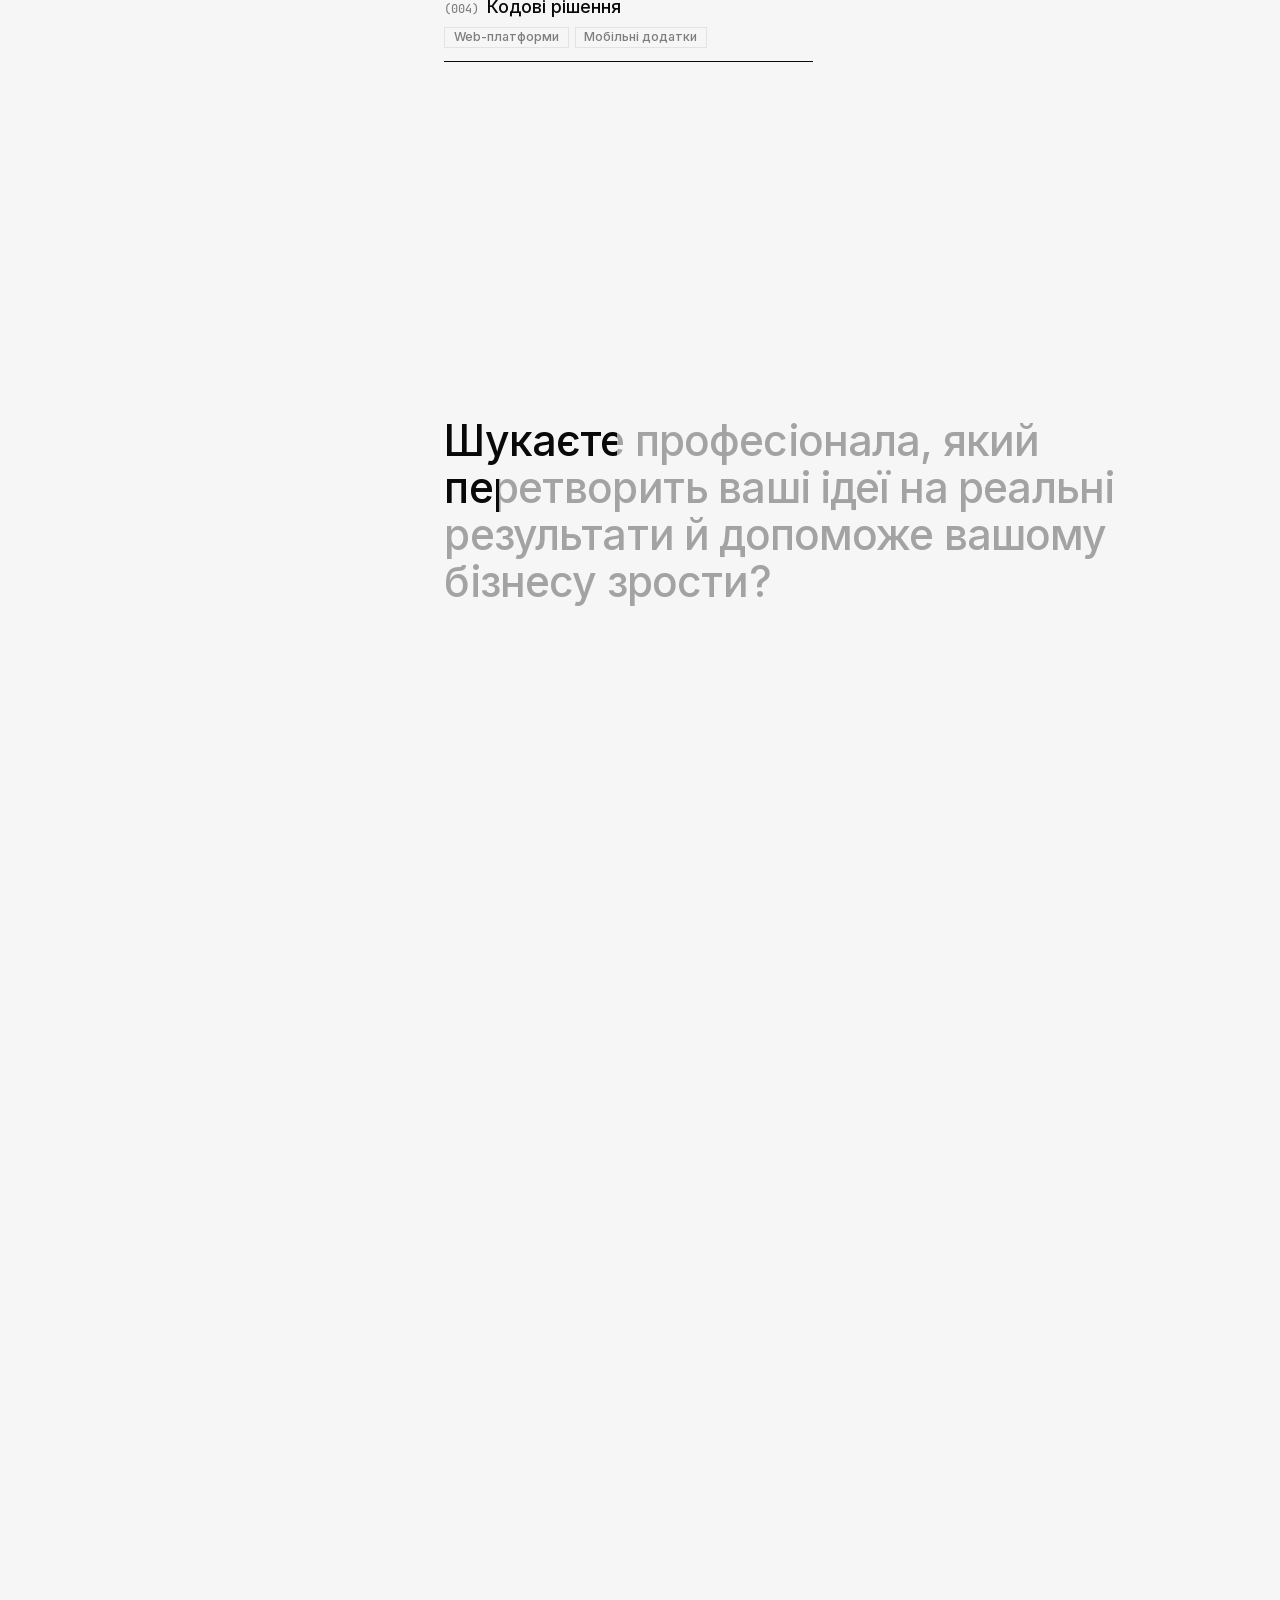
==== commit f13c8120: "Services content, bottom dock with lead form popup, convex glass styling - Services filled with real" ====
--- a/site/index.html
+++ b/site/index.html
@@ -69,9 +69,59 @@
             <article class="dd-info__col">
               <h2 class="dd-text-24px">Послуги</h2>
               <div class="dd-info__col-list">
-                <article class="dd-info__cell"><div class="dd-button-text">Вебдизайн</div></article>
-                <article class="dd-info__cell"><div class="dd-button-text">Розробка на Webflow</div></article>
-                <article class="dd-info__cell"><div class="dd-button-text">Консультації</div></article>
+
+                <article class="dd-info__cell dd-service">
+                  <div class="dd-button-text dd-service__title">
+                    <span class="dd-service__num">(001)</span>
+                    Сайти під ключ
+                    <span class="dd-service__price">/ від 250$</span>
+                  </div>
+                  <div class="dd-service__tags">
+                    <span class="dd-service__tag">Дизайн</span>
+                    <span class="dd-service__sep">+</span>
+                    <span class="dd-service__tag">WordPress</span>
+                    <span class="dd-service__sep">або</span>
+                    <span class="dd-service__tag">Webflow</span>
+                  </div>
+                </article>
+
+                <article class="dd-info__cell dd-service">
+                  <div class="dd-button-text dd-service__title">
+                    <span class="dd-service__num">(002)</span>
+                    Дизайн
+                  </div>
+                  <div class="dd-service__tags">
+                    <span class="dd-service__tag">UI/UX Design</span>
+                    <span class="dd-service__tag">Дизайн сайту</span>
+                    <span class="dd-service__tag">Графічний дизайн</span>
+                    <span class="dd-service__tag">Брендинг</span>
+                  </div>
+                </article>
+
+                <article class="dd-info__cell dd-service">
+                  <div class="dd-button-text dd-service__title">
+                    <span class="dd-service__num">(003)</span>
+                    Просування
+                  </div>
+                  <div class="dd-service__tags">
+                    <span class="dd-service__tag">SEO</span>
+                    <span class="dd-service__tag">Google Ads</span>
+                    <span class="dd-service__tag">Facebook Ads</span>
+                    <span class="dd-service__tag">Instagram Ads</span>
+                  </div>
+                </article>
+
+                <article class="dd-info__cell dd-service">
+                  <div class="dd-button-text dd-service__title">
+                    <span class="dd-service__num">(004)</span>
+                    Кодові рішення
+                  </div>
+                  <div class="dd-service__tags">
+                    <span class="dd-service__tag">Web-платформи</span>
+                    <span class="dd-service__tag">Мобільні додатки</span>
+                  </div>
+                </article>
+
               </div>
             </article>
           </div>
@@ -109,11 +159,40 @@
     </div>
   </section>
 
+  <nav class="dd-dock" aria-label="Швидкі дії">
+    <button type="button" class="dd-dock__cta" id="lead-open">Залишити заявку</button>
+    <a href="https://t.me/sivuraimo" target="_blank" rel="noopener noreferrer" class="dd-dock__icon" aria-label="Telegram">
+      <svg viewBox="0 0 24 24" fill="currentColor" aria-hidden="true"><path d="M21.9 4.6c.3-1.2-.9-2.2-2-1.7L2.7 9.6c-1.2.5-1.1 2.2.1 2.6l4.4 1.4 1.7 5.3c.3 1 1.6 1.3 2.4.5l2.4-2.4 4.5 3.3c.9.6 2.1.2 2.4-.9l3.3-14.8zM8.5 13.2l9.1-5.7c.2-.1.4.1.2.3l-7.5 6.9c-.2.2-.4.5-.4.8l-.3 2.3c0 .3-.5.4-.6.1l-1.2-4c-.1-.3 0-.6.7-.7z"/></svg>
+    </a>
+    <a href="https://www.instagram.com/" target="_blank" rel="noopener noreferrer" class="dd-dock__icon" aria-label="Instagram">
+      <svg viewBox="0 0 24 24" fill="none" stroke="currentColor" stroke-width="1.8" aria-hidden="true"><rect x="3" y="3" width="18" height="18" rx="5"/><circle cx="12" cy="12" r="4.2"/><circle cx="17.3" cy="6.7" r="1.2" fill="currentColor" stroke="none"/></svg>
+    </a>
+  </nav>
+
+  <div class="dd-modal" id="lead-modal" role="dialog" aria-modal="true" aria-labelledby="lead-modal-title" hidden>
+    <div class="dd-modal__backdrop" data-modal-close></div>
+    <div class="dd-modal__card">
+      <button type="button" class="dd-modal__close" data-modal-close aria-label="Закрити">
+        <svg viewBox="0 0 24 24" fill="none" stroke="currentColor" stroke-width="2" stroke-linecap="round" aria-hidden="true"><path d="M6 6l12 12M18 6L6 18"/></svg>
+      </button>
+      <h2 id="lead-modal-title" class="dd-text-24px">Залишити заявку</h2>
+      <p class="dd-modal__note">Заповніть форму — ми зв'яжемось із вами найближчим часом.</p>
+      <form id="lead-form" class="dd-modal__form" novalidate>
+        <input class="dd-modal__field" type="text" name="name" required autocomplete="name" placeholder="Ваше ім'я">
+        <input class="dd-modal__field" type="text" name="contact" required placeholder="Телефон або Telegram">
+        <textarea class="dd-modal__field" name="message" rows="4" placeholder="Коротко про ваш проєкт"></textarea>
+        <button type="submit" class="dd-modal__submit">Надіслати</button>
+        <p class="dd-modal__status" role="status" aria-live="polite"></p>
+      </form>
+    </div>
+  </div>
+
   <script src="js/gsap.min.js"></script>
   <script src="js/ScrollTrigger.min.js"></script>
   <script src="js/SplitText.min.js"></script>
   <script src="js/lenis.min.js"></script>
   <script src="js/projects.js"></script>
+  <script src="js/lead-modal.js"></script>
   <script src="js/main.js"></script>
 
 </body>
--- a/site/css/style.css
+++ b/site/css/style.css
@@ -742,6 +742,71 @@
   }
 }
 
+/* ---- Service cells ---- */
+
+.dd-service {
+  padding-top: 1rem;
+  padding-bottom: 1rem;
+}
+
+.dd-service__title {
+  font-size: 1.25em;
+  display: flex;
+  align-items: baseline;
+  flex-wrap: wrap;
+  gap: 0.5rem;
+}
+
+.dd-service__num {
+  font-family: Jetbrainsmono, Arial, sans-serif;
+  font-size: 0.7em;
+  color: var(--colors--gray);
+  transition: color 0.3s ease;
+}
+
+.dd-service__price {
+  font-size: 0.75em;
+  color: var(--colors--gray);
+  transition: color 0.3s ease;
+}
+
+.dd-service__tags {
+  position: relative;
+  z-index: 2;
+  display: flex;
+  flex-wrap: wrap;
+  align-items: center;
+  gap: 0.375rem;
+  margin-top: 0.75rem;
+}
+
+.dd-service__tag {
+  border: 1px solid var(--colors--light-gray-50);
+  padding: 0.25rem 0.625rem;
+  font-size: 0.875em;
+  color: var(--colors--gray);
+  transition: color 0.3s ease, border-color 0.3s ease;
+}
+
+.dd-service__sep {
+  font-size: 0.875em;
+  color: var(--colors--gray);
+  transition: color 0.3s ease;
+}
+
+@media (hover: hover) {
+  .dd-service:hover .dd-service__num,
+  .dd-service:hover .dd-service__price,
+  .dd-service:hover .dd-service__tag,
+  .dd-service:hover .dd-service__sep {
+    color: var(--colors--white);
+  }
+
+  .dd-service:hover .dd-service__tag {
+    border-color: rgba(255, 255, 255, 0.4);
+  }
+}
+
 /* ============ CTA anchor ============ */
 
 .dd-cta-anchor {
@@ -853,6 +918,255 @@
   background-color: var(--colors--black);
 }
 
+/* ============ Bottom dock ============ */
+
+.dd-dock {
+  position: fixed;
+  bottom: 1.25rem;
+  left: 50%;
+  transform: translateX(-50%);
+  /* above .dd-hero__profile (z-index: 100 as a flex item) */
+  z-index: 110;
+  display: flex;
+  gap: 0.625rem;
+  padding: 0.625rem;
+  border-radius: 1.25rem;
+  /* convex glass: translucent gradient + blur, rim light on top,
+     inner shade at the bottom — reads as a bulging lens */
+  background: linear-gradient(180deg, rgba(255, 255, 255, 0.5) 0%, rgba(255, 255, 255, 0.18) 100%);
+  -webkit-backdrop-filter: blur(16px) saturate(1.5);
+  backdrop-filter: blur(16px) saturate(1.5);
+  border: 1px solid rgba(255, 255, 255, 0.55);
+  box-shadow:
+    0 16px 40px rgba(0, 0, 0, 0.18),
+    inset 0 1px 1px rgba(255, 255, 255, 0.9),
+    inset 0 12px 24px rgba(255, 255, 255, 0.4),
+    inset 0 -10px 20px rgba(0, 0, 0, 0.08);
+  max-width: calc(100% - 2rem);
+}
+
+.dd-dock::before {
+  content: "";
+  position: absolute;
+  inset: 0 0 55% 0;
+  border-radius: inherit;
+  background: linear-gradient(180deg, rgba(255, 255, 255, 0.45), rgba(255, 255, 255, 0));
+  pointer-events: none;
+}
+
+.dd-dock__cta {
+  font: inherit;
+  font-weight: 500;
+  font-size: 1em;
+  color: var(--colors--white);
+  background-color: var(--colors--black);
+  border: none;
+  height: 3.25rem;
+  padding: 0 1.5rem;
+  cursor: pointer;
+  white-space: nowrap;
+  transition: opacity 0.2s ease;
+}
+
+.dd-dock__icon {
+  width: 3.25rem;
+  height: 3.25rem;
+  flex: none;
+  background-color: var(--colors--white);
+  border: 1px solid var(--colors--light-gray-50);
+  color: var(--colors--black);
+  display: flex;
+  align-items: center;
+  justify-content: center;
+  transition: opacity 0.2s ease;
+}
+
+.dd-dock__icon svg {
+  width: 1.5rem;
+  height: 1.5rem;
+}
+
+@media (hover: hover) {
+  .dd-dock__cta:hover,
+  .dd-dock__icon:hover {
+    opacity: 0.7;
+  }
+}
+
+.dd-dock__cta:focus-visible,
+.dd-dock__icon:focus-visible {
+  outline: 2px solid var(--colors--black);
+  outline-offset: 2px;
+}
+
+@media (max-width: 767px) {
+  .dd-dock {
+    bottom: 1rem;
+    width: calc(100% - 2rem);
+  }
+
+  .dd-dock__cta {
+    flex: 1;
+    padding: 0 1rem;
+  }
+}
+
+/* ============ Lead modal ============ */
+
+.dd-modal {
+  position: fixed;
+  inset: 0;
+  z-index: 120;
+  display: flex;
+  align-items: center;
+  justify-content: center;
+  padding: 1.25rem;
+}
+
+.dd-modal[hidden] {
+  display: none;
+}
+
+.dd-modal__backdrop {
+  position: absolute;
+  inset: 0;
+  background-color: rgba(9, 9, 9, 0.55);
+  -webkit-backdrop-filter: blur(4px);
+  backdrop-filter: blur(4px);
+  opacity: 0;
+  transition: opacity 0.25s ease;
+}
+
+.dd-modal__card {
+  position: relative;
+  z-index: 1;
+  width: 100%;
+  max-width: 26rem;
+  background-color: var(--colors--white);
+  border: 1px solid var(--colors--light-gray-30);
+  padding: 2rem 1.5rem 1.5rem;
+  box-shadow: 0 24px 80px rgba(0, 0, 0, 0.3);
+  opacity: 0;
+  transform: translateY(16px) scale(0.98);
+  transition: opacity 0.25s ease, transform 0.25s ease;
+}
+
+.dd-modal.is-open .dd-modal__backdrop {
+  opacity: 1;
+}
+
+.dd-modal.is-open .dd-modal__card {
+  opacity: 1;
+  transform: none;
+}
+
+.dd-modal__close {
+  position: absolute;
+  top: 1rem;
+  right: 1rem;
+  width: 2.25rem;
+  height: 2.25rem;
+  border: none;
+  background-color: var(--colors--gray-smoke);
+  color: var(--colors--black);
+  cursor: pointer;
+  display: flex;
+  align-items: center;
+  justify-content: center;
+  transition: opacity 0.2s ease;
+}
+
+.dd-modal__close svg {
+  width: 1rem;
+  height: 1rem;
+}
+
+@media (hover: hover) {
+  .dd-modal__close:hover {
+    opacity: 0.7;
+  }
+}
+
+.dd-modal__note {
+  margin-top: 0.75rem;
+  color: var(--colors--gray);
+  line-height: 1.4;
+}
+
+.dd-modal__form {
+  margin-top: 1.25rem;
+  display: flex;
+  flex-flow: column;
+  gap: 0.625rem;
+}
+
+.dd-modal__field {
+  font: inherit;
+  width: 100%;
+  padding: 0.875rem 1rem;
+  border: 1px solid var(--colors--light-gray-50);
+  background-color: var(--colors--white);
+  color: var(--colors--black);
+  resize: vertical;
+}
+
+.dd-modal__field::placeholder {
+  color: var(--colors--gray);
+}
+
+.dd-modal__field:focus {
+  outline: none;
+  border-color: var(--colors--black);
+}
+
+.dd-modal__submit {
+  font: inherit;
+  font-weight: 500;
+  font-size: 1em;
+  color: var(--colors--white);
+  background-color: var(--colors--black);
+  border: none;
+  width: 100%;
+  height: 3.25rem;
+  padding: 0 1.5rem;
+  cursor: pointer;
+  margin-top: 0.375rem;
+  transition: opacity 0.2s ease;
+}
+
+@media (hover: hover) {
+  .dd-modal__submit:hover {
+    opacity: 0.7;
+  }
+}
+
+.dd-modal__submit:focus-visible {
+  outline: 2px solid var(--colors--black);
+  outline-offset: 2px;
+}
+
+.dd-modal__status {
+  min-height: 1.2em;
+  line-height: 1.4;
+  color: var(--colors--gray);
+}
+
+.dd-modal__status.is-error {
+  color: #c0392b;
+}
+
+@media (prefers-reduced-motion: reduce) {
+  .dd-modal__card,
+  .dd-modal__backdrop {
+    transition: opacity 0.2s ease;
+  }
+
+  .dd-modal__card {
+    transform: none;
+  }
+
+}
+
 /* ============ Text animation masks ============ */
 
 .line {
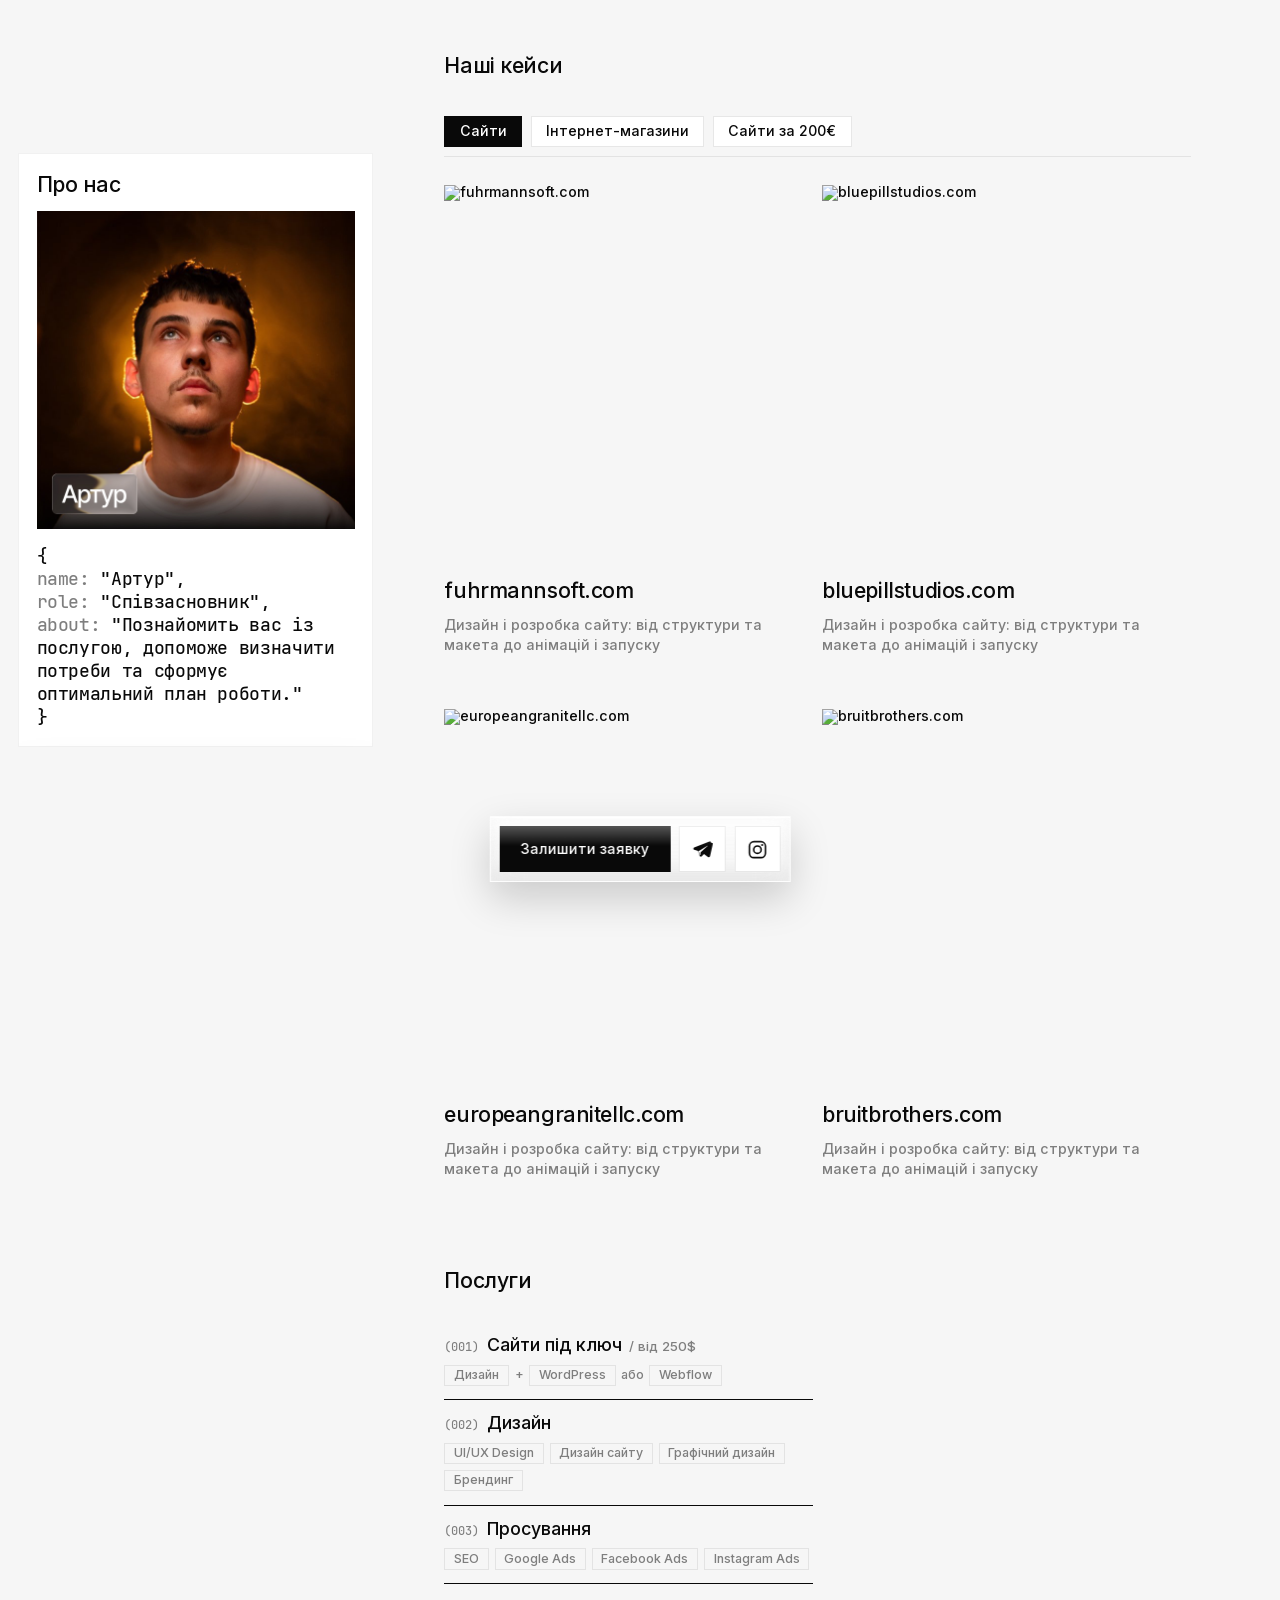
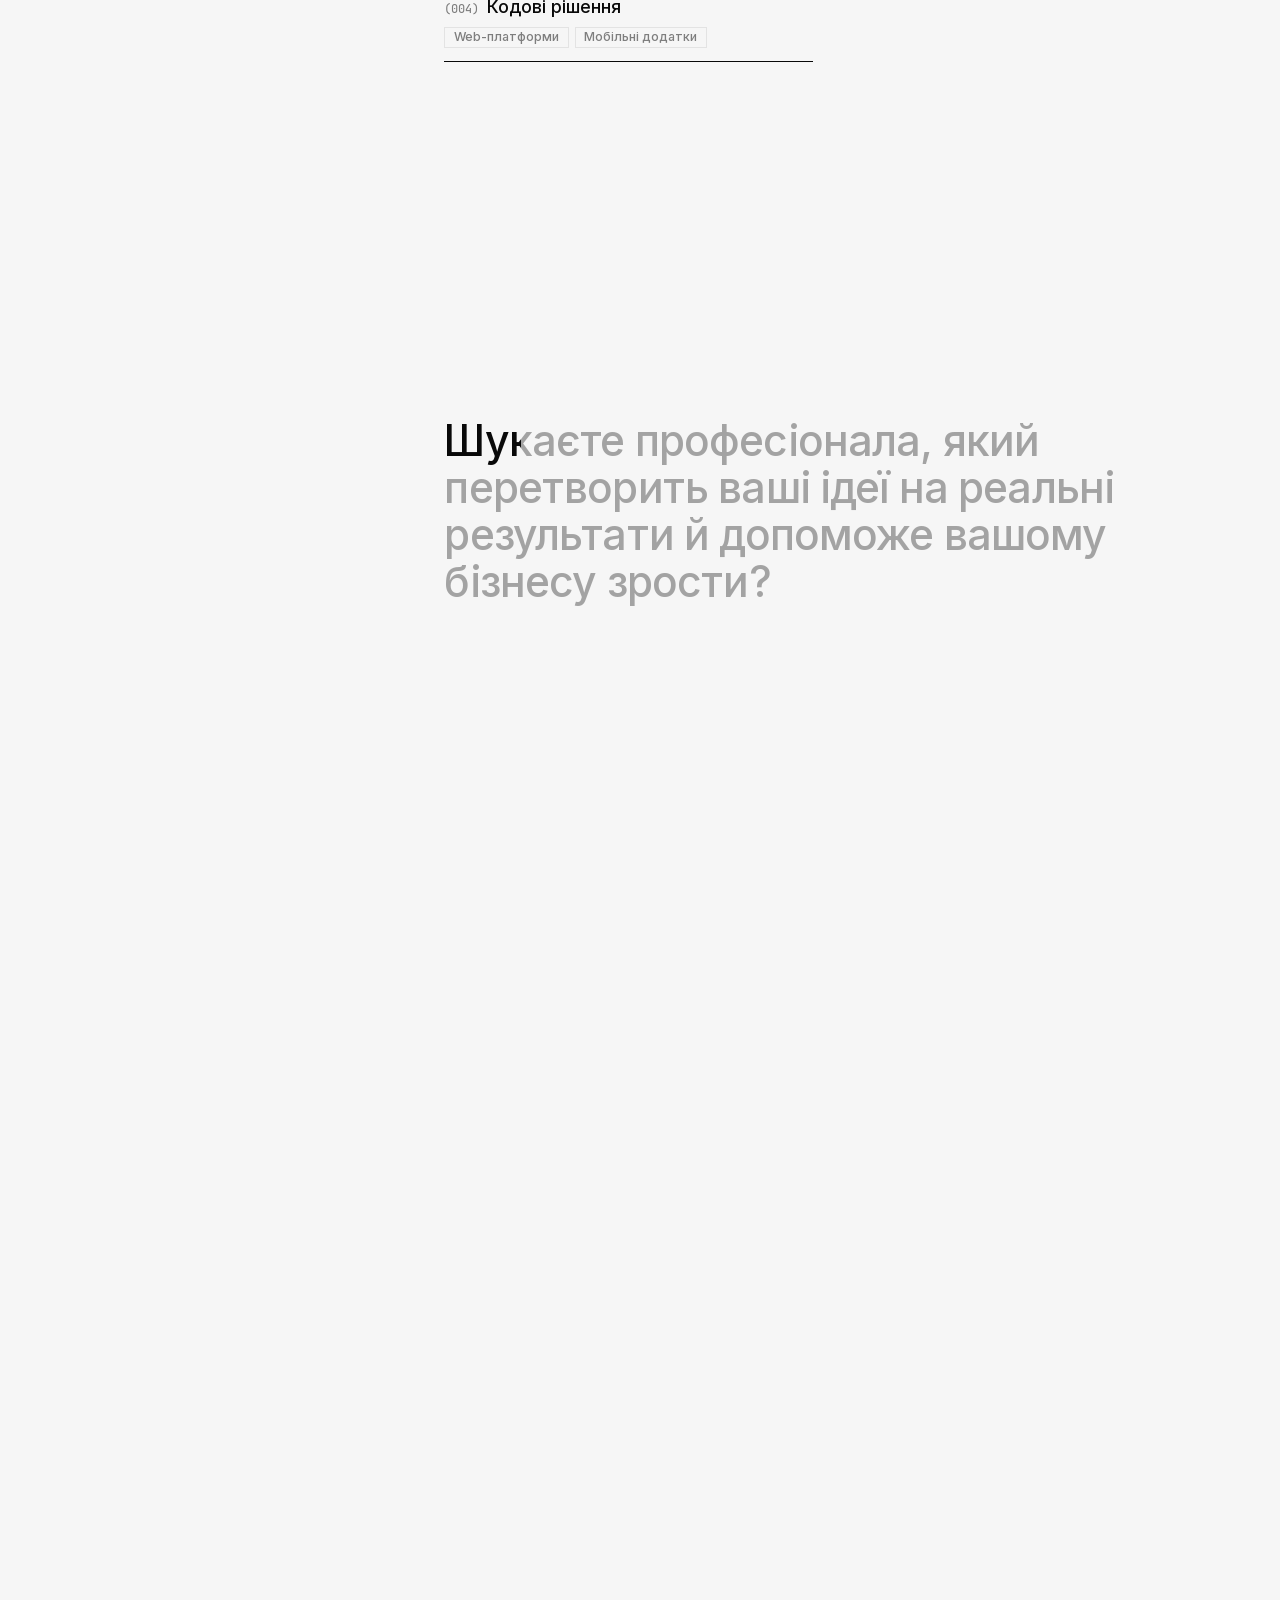
==== commit d537392e: "Admin panel for cases: Supabase-backed CRUD, auth, uploads, ordering - /admin/: login, case list by " ====
--- a/site/index.html
+++ b/site/index.html
@@ -191,6 +191,8 @@
   <script src="js/ScrollTrigger.min.js"></script>
   <script src="js/SplitText.min.js"></script>
   <script src="js/lenis.min.js"></script>
+  <script src="js/supabase-config.js"></script>
+  <script src="js/cases-service.js"></script>
   <script src="js/projects.js"></script>
   <script src="js/lead-modal.js"></script>
   <script src="js/main.js"></script>
--- a/site/css/style.css
+++ b/site/css/style.css
@@ -494,6 +494,45 @@
   line-height: 1.4;
 }
 
+/* Loading skeletons */
+.sk {
+  background: linear-gradient(90deg, #ececec 25%, #f6f6f6 45%, #ececec 65%);
+  background-size: 300% 100%;
+  animation: dd-shimmer 1.4s ease infinite;
+}
+
+@keyframes dd-shimmer {
+  0% { background-position: 100% 0; }
+  100% { background-position: -100% 0; }
+}
+
+.sk-media {
+  aspect-ratio: 1;
+  width: 100%;
+}
+
+.sk-line {
+  height: 1em;
+  margin-top: 0.75rem;
+  width: 100%;
+}
+
+.sk-line--title {
+  height: 1.5em;
+  width: 55%;
+  margin-top: 0;
+}
+
+.sk-line--short {
+  width: 70%;
+}
+
+@media (prefers-reduced-motion: reduce) {
+  .sk {
+    animation: none;
+  }
+}
+
 /* Category switch animation */
 .dd-works__list .project-card {
   transition:
@@ -930,7 +969,6 @@
   display: flex;
   gap: 0.625rem;
   padding: 0.625rem;
-  border-radius: 1.25rem;
   /* convex glass: translucent gradient + blur, rim light on top,
      inner shade at the bottom — reads as a bulging lens */
   background: linear-gradient(180deg, rgba(255, 255, 255, 0.5) 0%, rgba(255, 255, 255, 0.18) 100%);
@@ -949,7 +987,6 @@
   content: "";
   position: absolute;
   inset: 0 0 55% 0;
-  border-radius: inherit;
   background: linear-gradient(180deg, rgba(255, 255, 255, 0.45), rgba(255, 255, 255, 0));
   pointer-events: none;
 }
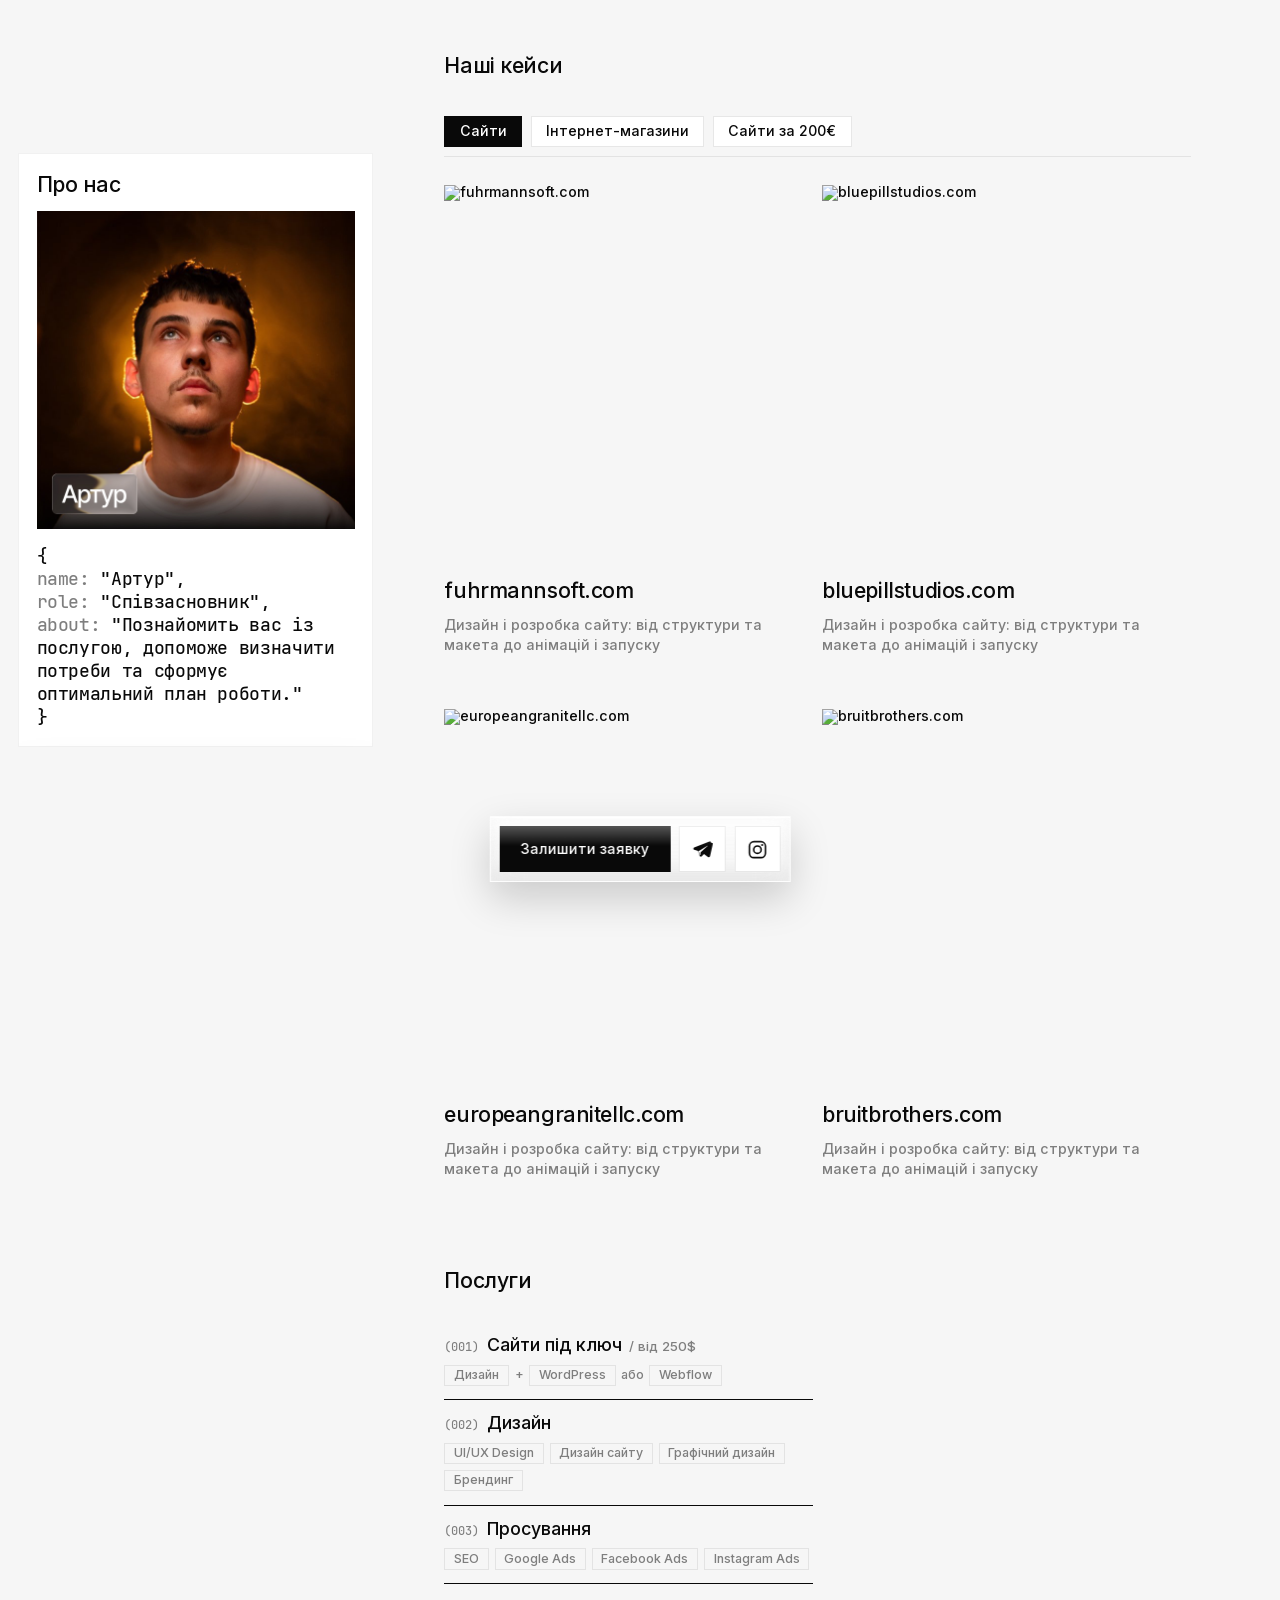
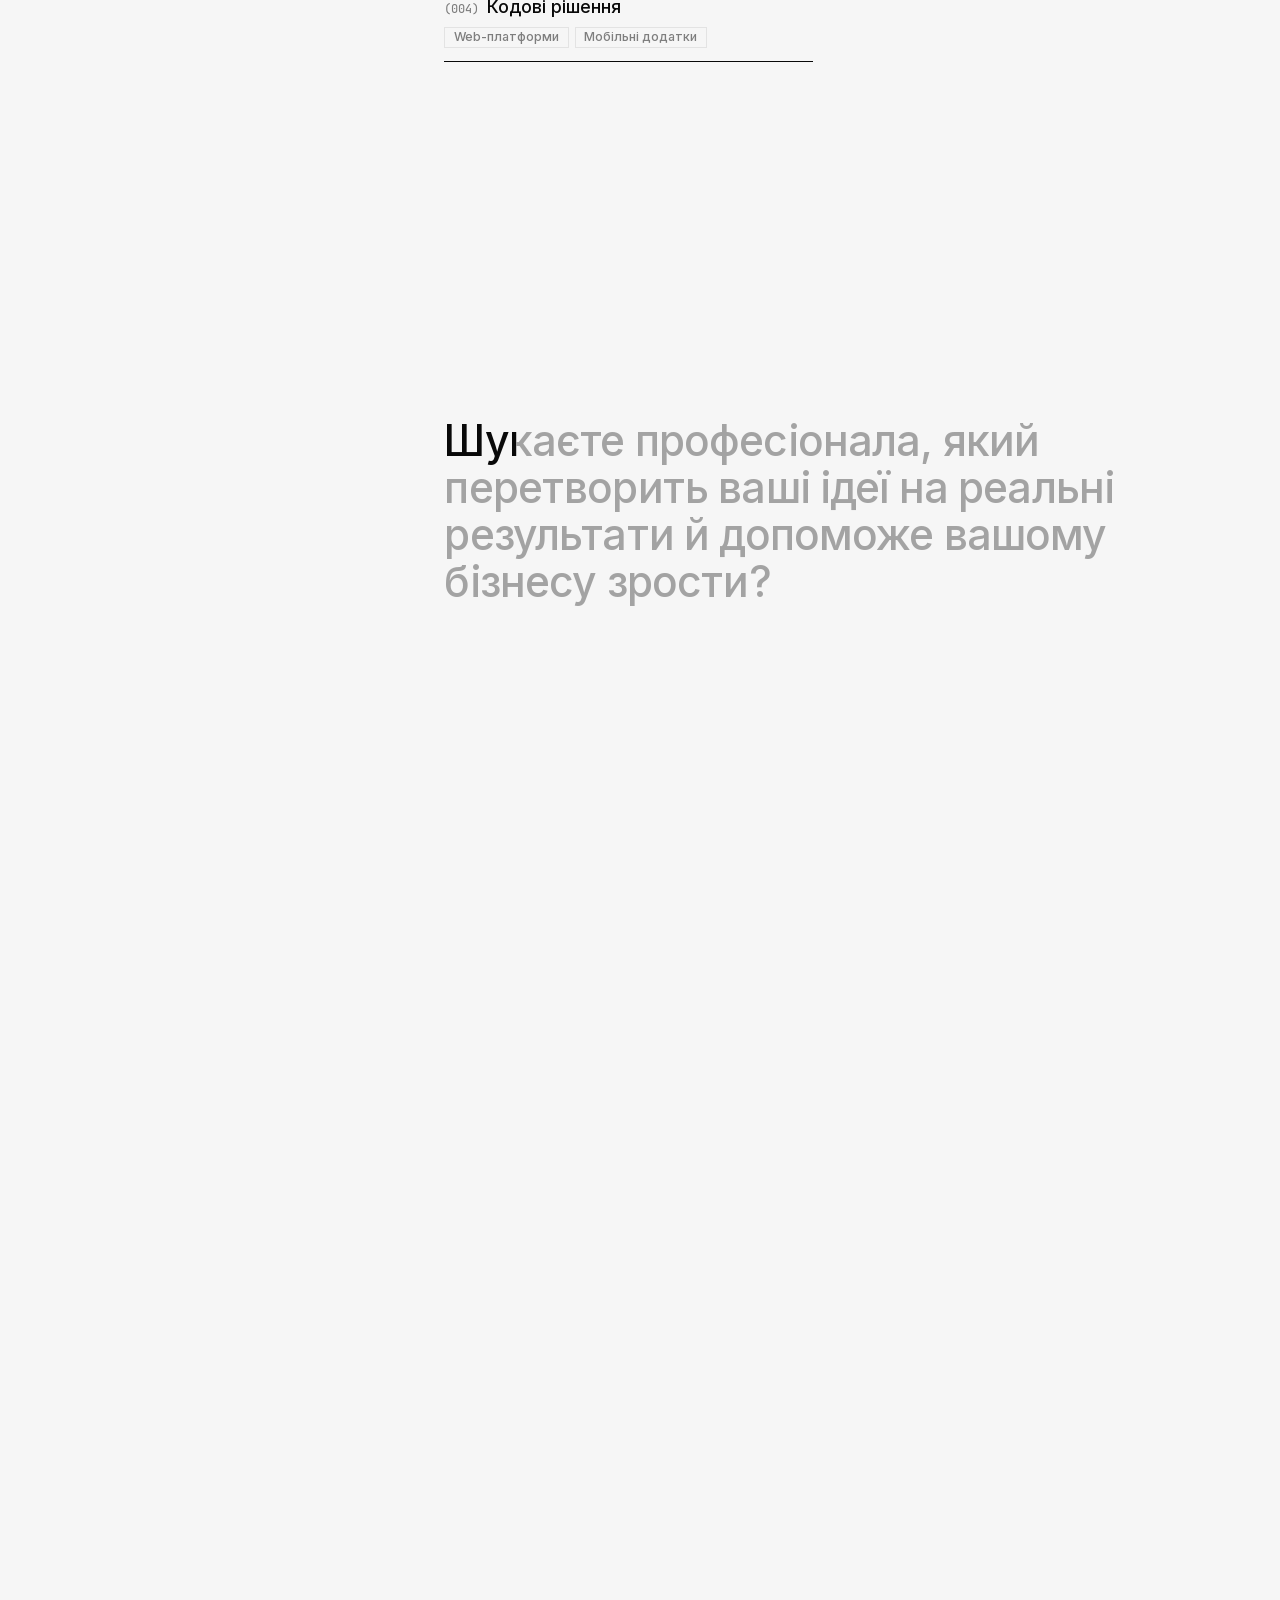
==== commit bcfb79cc: "Connect social links and Telegram bot lead delivery - Dock + CTA now link to instagram.com/gural.dig" ====
--- a/site/index.html
+++ b/site/index.html
@@ -143,7 +143,7 @@
         <div class="dd-cta__left"></div>
         <div class="dd-cta__content">
           <h2 dd-el="cta-el" class="dd-text-48px">Перевірте вільні слоти на проєкти цього місяця</h2>
-          <a dd-el="cta-el" href="https://t.me/sivuraimo" target="_blank" class="dd-button">
+          <a dd-el="cta-el" href="https://telegram.me/guraldigital/" target="_blank" rel="noopener noreferrer" class="dd-button">
             <div class="dd-button-text">Написати в Telegram</div>
           </a>
         </div>
@@ -161,10 +161,10 @@
 
   <nav class="dd-dock" aria-label="Швидкі дії">
     <button type="button" class="dd-dock__cta" id="lead-open">Залишити заявку</button>
-    <a href="https://t.me/sivuraimo" target="_blank" rel="noopener noreferrer" class="dd-dock__icon" aria-label="Telegram">
+    <a href="https://telegram.me/guraldigital/" target="_blank" rel="noopener noreferrer" class="dd-dock__icon" aria-label="Telegram">
       <svg viewBox="0 0 24 24" fill="currentColor" aria-hidden="true"><path d="M21.9 4.6c.3-1.2-.9-2.2-2-1.7L2.7 9.6c-1.2.5-1.1 2.2.1 2.6l4.4 1.4 1.7 5.3c.3 1 1.6 1.3 2.4.5l2.4-2.4 4.5 3.3c.9.6 2.1.2 2.4-.9l3.3-14.8zM8.5 13.2l9.1-5.7c.2-.1.4.1.2.3l-7.5 6.9c-.2.2-.4.5-.4.8l-.3 2.3c0 .3-.5.4-.6.1l-1.2-4c-.1-.3 0-.6.7-.7z"/></svg>
     </a>
-    <a href="https://www.instagram.com/" target="_blank" rel="noopener noreferrer" class="dd-dock__icon" aria-label="Instagram">
+    <a href="https://www.instagram.com/gural.digital/" target="_blank" rel="noopener noreferrer" class="dd-dock__icon" aria-label="Instagram">
       <svg viewBox="0 0 24 24" fill="none" stroke="currentColor" stroke-width="1.8" aria-hidden="true"><rect x="3" y="3" width="18" height="18" rx="5"/><circle cx="12" cy="12" r="4.2"/><circle cx="17.3" cy="6.7" r="1.2" fill="currentColor" stroke="none"/></svg>
     </a>
   </nav>
@@ -194,6 +194,7 @@
   <script src="js/supabase-config.js"></script>
   <script src="js/cases-service.js"></script>
   <script src="js/projects.js"></script>
+  <script src="js/leads-config.js"></script>
   <script src="js/lead-modal.js"></script>
   <script src="js/main.js"></script>
 
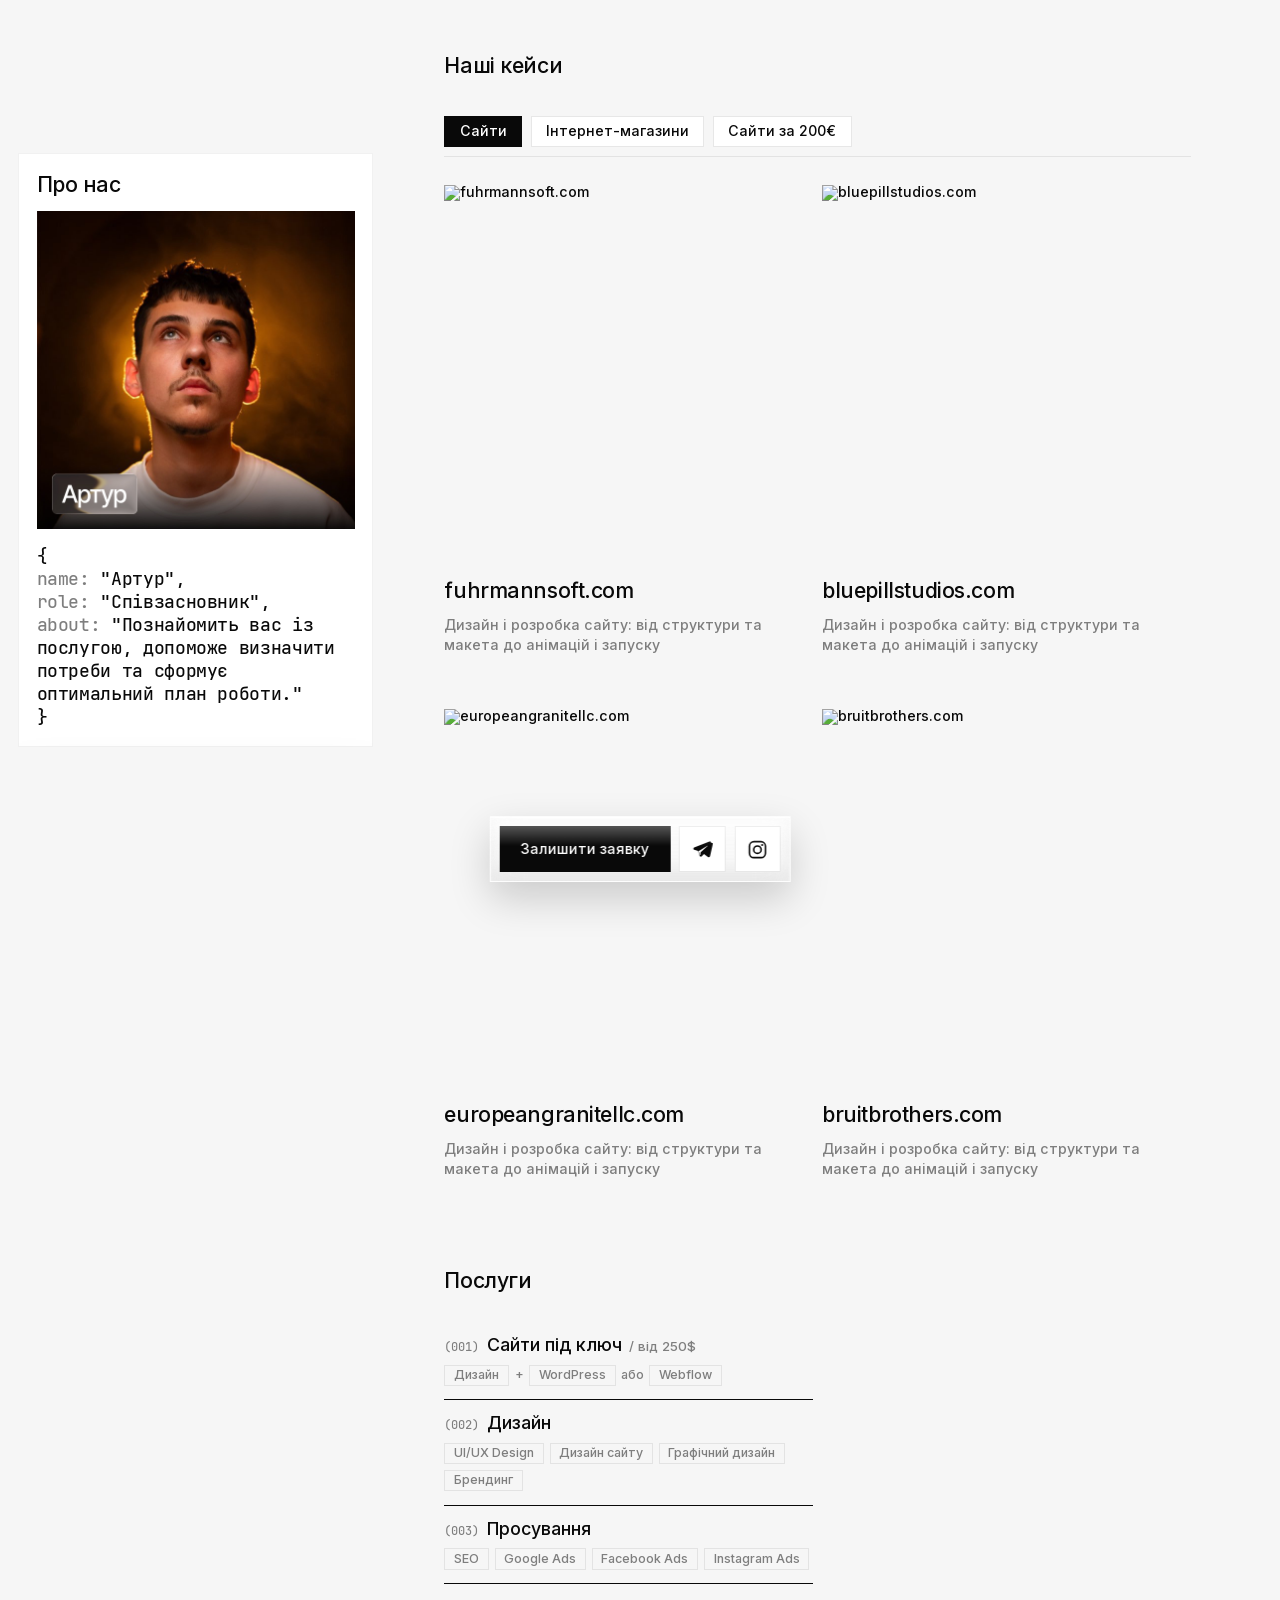
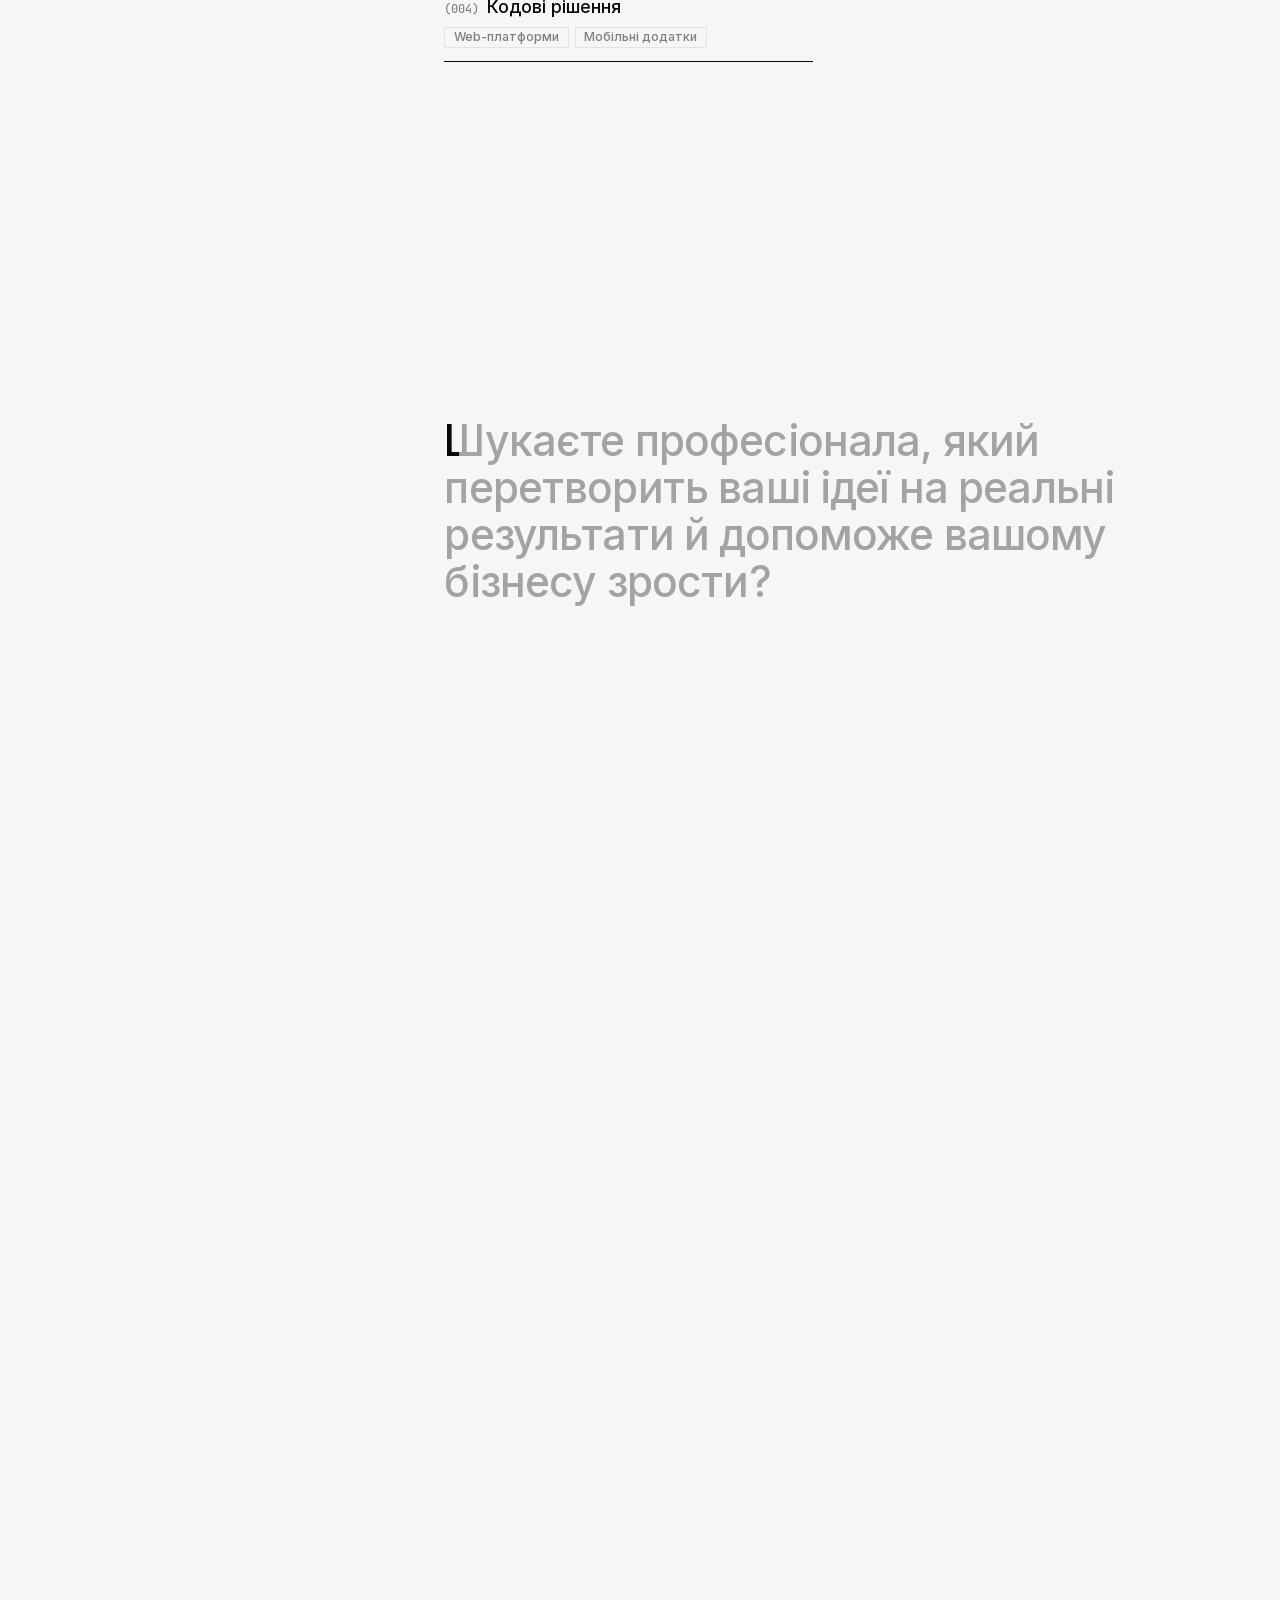
==== commit 19faf148: "Move Telegram bot token server-side + anti-spam for the lead form - api/lead.js: Vercel serverless f" ====
--- a/site/index.html
+++ b/site/index.html
@@ -180,6 +180,7 @@
       <form id="lead-form" class="dd-modal__form" novalidate>
         <input class="dd-modal__field" type="text" name="name" required autocomplete="name" placeholder="Ваше ім'я">
         <input class="dd-modal__field" type="text" name="contact" required placeholder="Телефон або Telegram">
+        <input class="dd-modal__honeypot" type="text" name="website" tabindex="-1" autocomplete="off" aria-hidden="true">
         <textarea class="dd-modal__field" name="message" rows="4" placeholder="Коротко про ваш проєкт"></textarea>
         <button type="submit" class="dd-modal__submit">Надіслати</button>
         <p class="dd-modal__status" role="status" aria-live="polite"></p>
--- a/site/css/style.css
+++ b/site/css/style.css
@@ -1151,6 +1151,16 @@
   color: var(--colors--gray);
 }
 
+/* Пастка для спам-ботів: людина цього поля не бачить */
+.dd-modal__honeypot {
+  position: absolute;
+  left: -9999px;
+  width: 1px;
+  height: 1px;
+  opacity: 0;
+  pointer-events: none;
+}
+
 .dd-modal__field:focus {
   outline: none;
   border-color: var(--colors--black);
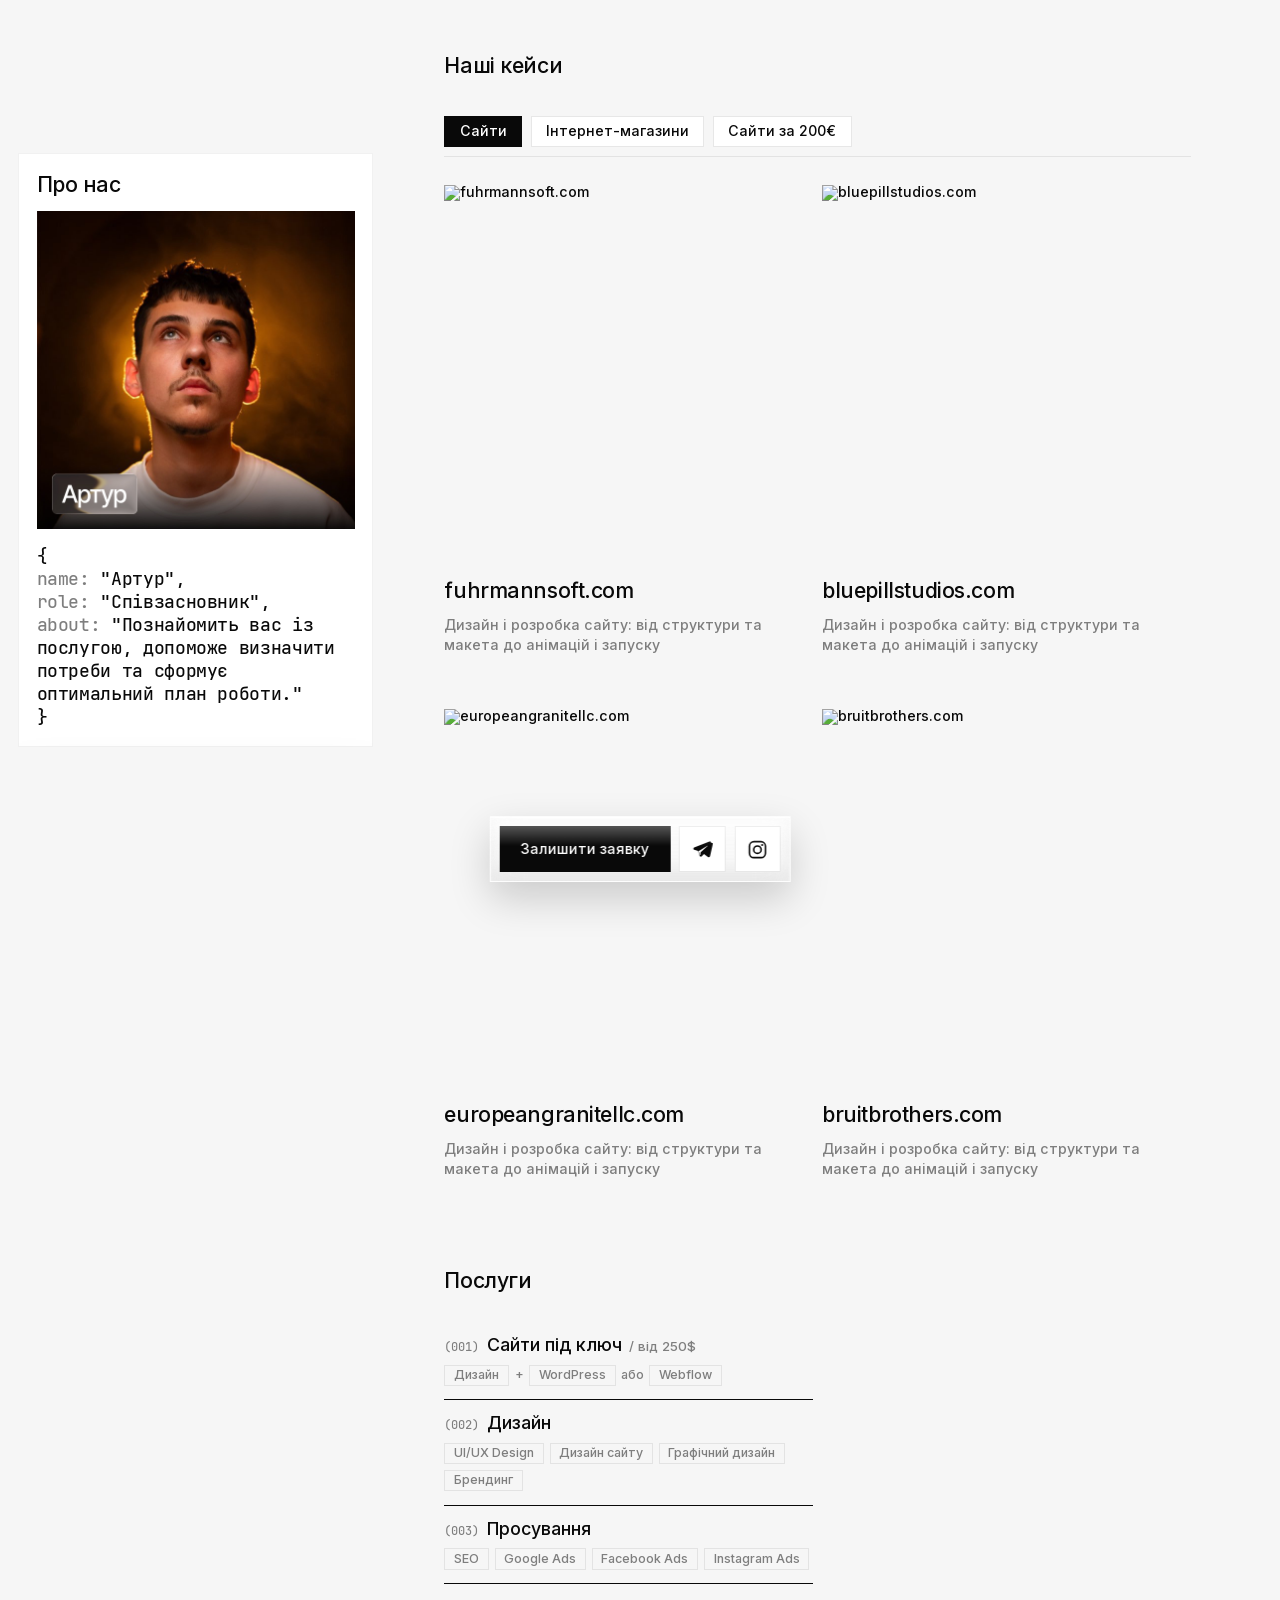
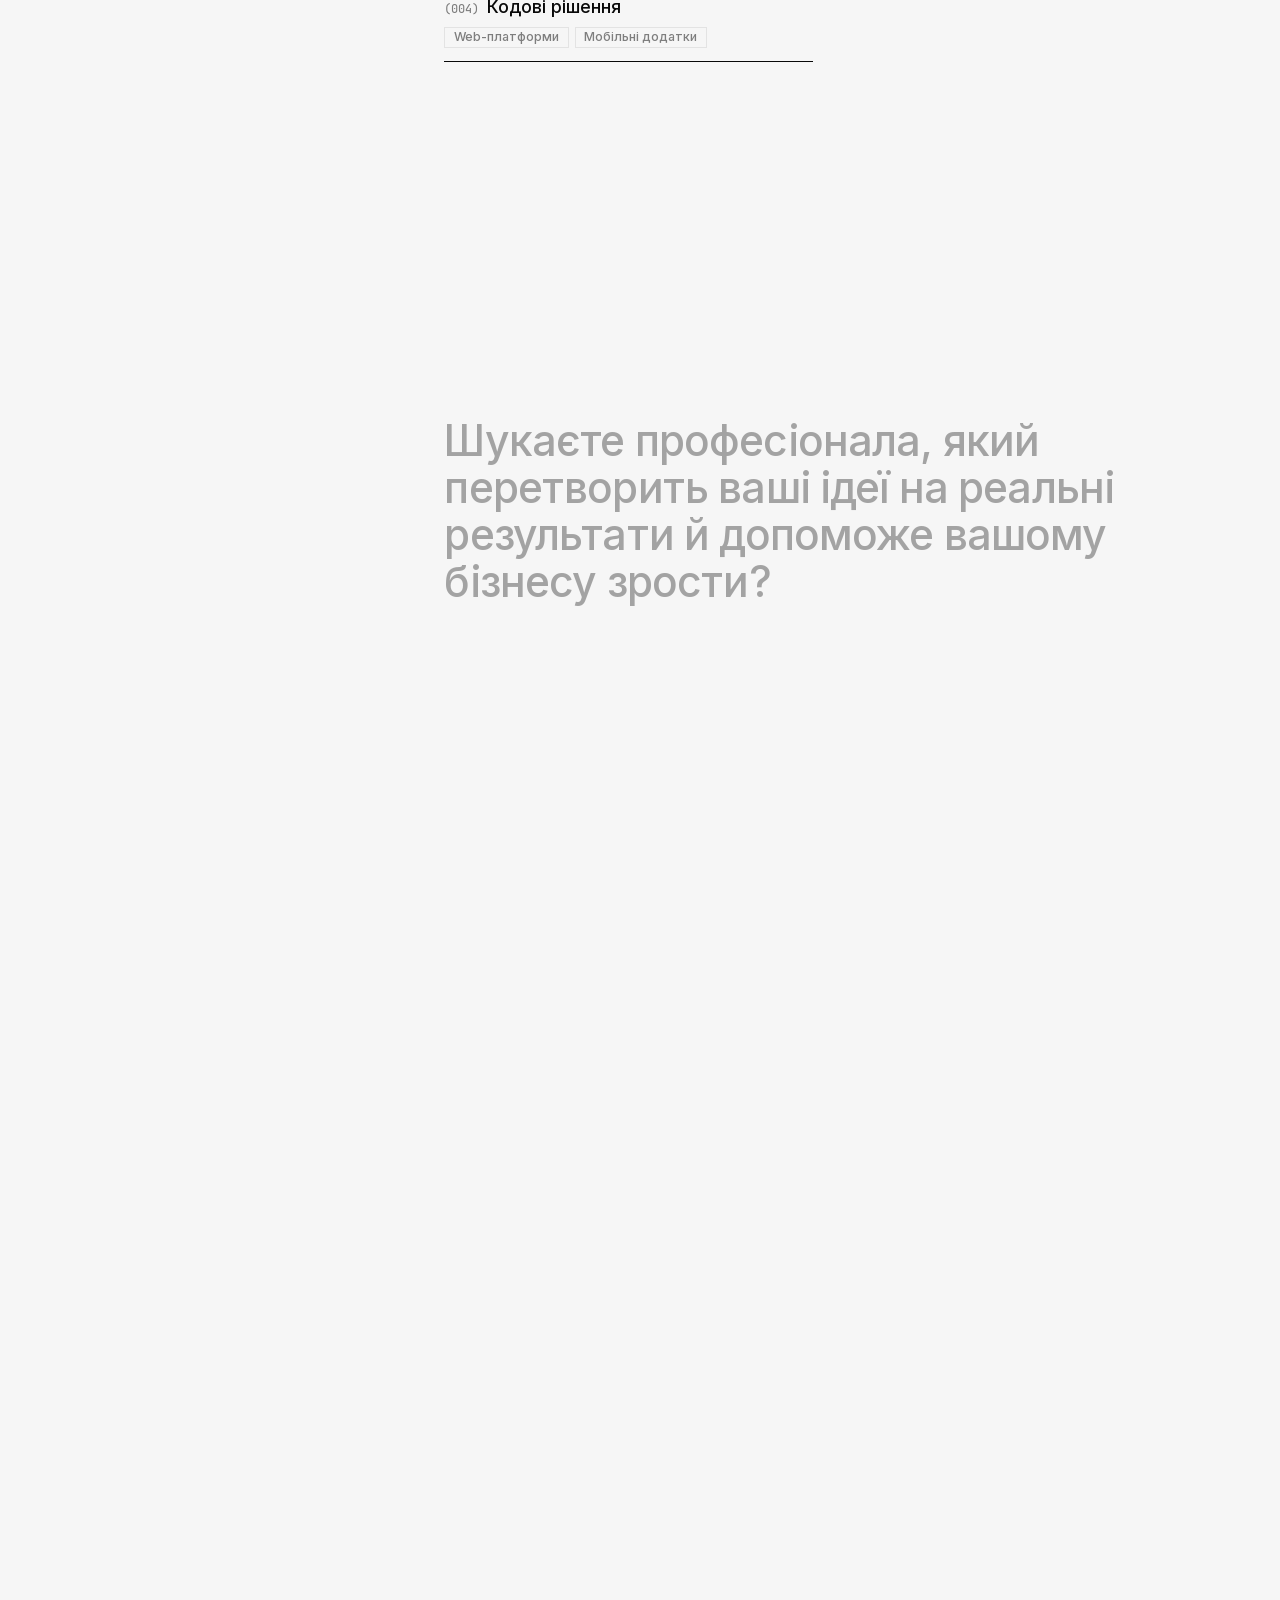
==== commit 2f32e035: "Add premium 3D case-presentation preloader - site/js/preloader.js: Three.js scene with three hinged " ====
--- a/site/index.html
+++ b/site/index.html
@@ -6,9 +6,44 @@
   <meta name="viewport" content="width=device-width, initial-scale=1">
   <link rel="shortcut icon" type="image/x-icon" href="images/6897080aeafbcc44460f5034_fav-icon-32.png">
   <link rel="apple-touch-icon" href="images/6897080cafb8a1037ce13d33_fav-cion-256.png">
+  <link rel="stylesheet" href="css/preloader.css">
   <link rel="stylesheet" href="css/style.css">
+  <script>
+    // Вмикаємо прелоадер до першого кадру — інакше блимне контент.
+    // Один раз за сесію: на внутрішніх переходах не запускається.
+    (function () {
+      try {
+        if (sessionStorage.getItem("dd-preloader-shown") !== "1") {
+          document.documentElement.classList.add("pl-active");
+        }
+      } catch (e) {
+        document.documentElement.classList.add("pl-active");
+      }
+    })();
+  </script>
 </head>
 <body>
+
+  <div class="pl" role="status" aria-label="Завантаження портфоліо">
+    <canvas class="pl__canvas"></canvas>
+
+    <div class="pl__fallback"><div class="pl__fb-stage"></div></div>
+
+    <div class="pl__vignette"></div>
+
+    <div class="pl__meta">
+      <span class="pl__counter"><b>01</b> <span>/</span> <i>06</i></span>
+      <span class="pl__title"></span>
+    </div>
+    <div class="pl__progress"><i></i></div>
+
+    <div class="pl__brand">
+      <div class="pl__logo" role="img" aria-label="Логотип агенції"></div>
+      <p class="pl__tagline">Digital experiences<br>that move brands forward.</p>
+    </div>
+
+    <div class="pl__grain"></div>
+  </div>
 
   <section class="dd-hero">
     <div class="dd-container">
@@ -198,6 +233,7 @@
   <script src="js/leads-config.js"></script>
   <script src="js/lead-modal.js"></script>
   <script src="js/main.js"></script>
+  <script type="module" src="js/preloader.js"></script>
 
 </body>
 </html>
--- a/site/css/preloader.css
+++ b/site/css/preloader.css
@@ -0,0 +1,271 @@
+/* ============================================================
+   3D-прелоадер: презентація кейсів у просторі
+   Підключається в <head> перед style.css, щоб оверлей
+   перекривав сторінку ще до першого кадру (без спалаху контенту).
+   ============================================================ */
+
+:root {
+  --pl-bg: #f5f5f5;
+  --pl-ink: #000000;
+  --pl-accent: #f85533;
+}
+
+/* Блокування скролу, поки працює прелоадер */
+html.pl-active,
+html.pl-active body {
+  overflow: hidden;
+  height: 100%;
+  overscroll-behavior: none;
+}
+
+/* Головний контент прихований до завершення прелоадера,
+   щоб не було ані спалаху, ані layout shift.
+   visibility (а не display) зберігає розкладку — тому shift неможливий. */
+html.pl-active body > *:not(.pl) {
+  visibility: hidden;
+}
+
+/* Момент відкриття: завіса їде вгору, а сайт під нею вже готовий */
+html.pl-revealing body > *:not(.pl) {
+  visibility: visible;
+}
+
+/* Прелоадер існує в розмітці, але показується лише коли активний —
+   якщо його вже бачили в цій сесії, він не блимне */
+.pl {
+  display: none;
+  position: fixed;
+  inset: 0;
+  z-index: 9999;
+  background-color: var(--pl-bg);
+  overflow: hidden;
+  /* Прелоадер керує власним рухом — GSAP анімує transform */
+  will-change: transform;
+}
+
+html.pl-active .pl {
+  display: block;
+}
+
+.pl__canvas {
+  position: absolute;
+  inset: 0;
+  width: 100%;
+  height: 100%;
+  display: block;
+}
+
+/* ---------- дрібна типографіка: лічильник і назва кейсу ---------- */
+
+.pl__meta {
+  position: absolute;
+  left: 2rem;
+  bottom: 2rem;
+  z-index: 3;
+  display: flex;
+  align-items: baseline;
+  gap: 1rem;
+  color: var(--pl-ink);
+  opacity: 0;
+  pointer-events: none;
+}
+
+.pl__counter {
+  font-family: Jetbrainsmono, ui-monospace, monospace;
+  font-size: 0.75rem;
+  letter-spacing: 0.08em;
+  font-variant-numeric: tabular-nums;
+}
+
+.pl__counter b {
+  font-weight: 500;
+}
+
+.pl__counter span,
+.pl__counter i {
+  opacity: 0.4;
+  font-style: normal;
+}
+
+.pl__title {
+  font-family: Inter, Arial, sans-serif;
+  font-size: 0.75rem;
+  font-weight: 500;
+  letter-spacing: 0.02em;
+  text-transform: uppercase;
+  opacity: 0.55;
+  overflow: hidden;
+  white-space: nowrap;
+}
+
+/* Тонка лінія-прогрес під метаданими */
+.pl__progress {
+  position: absolute;
+  left: 2rem;
+  right: 2rem;
+  bottom: 1.5rem;
+  height: 1px;
+  background-color: rgba(0, 0, 0, 0.1);
+  z-index: 3;
+  opacity: 0;
+  transform-origin: left center;
+}
+
+.pl__progress i {
+  display: block;
+  height: 100%;
+  width: 100%;
+  background-color: var(--pl-ink);
+  transform: scaleX(0);
+  transform-origin: left center;
+}
+
+/* ---------- фінальний логотип ---------- */
+
+.pl__brand {
+  position: absolute;
+  inset: 0;
+  z-index: 4;
+  display: flex;
+  flex-flow: column;
+  align-items: center;
+  justify-content: center;
+  gap: 1.5rem;
+  pointer-events: none;
+  opacity: 0;
+}
+
+/* Логотип через CSS-маску: колір керується background-color,
+   тож той самий файл працює і на темній картці, і на світлому фоні */
+.pl__logo {
+  width: 5.5rem;
+  height: 5.5rem;
+  background-color: #ffffff;
+  -webkit-mask: url("../images/logo.svg") center / contain no-repeat;
+  mask: url("../images/logo.svg") center / contain no-repeat;
+  opacity: 0;
+  transform: scale(0.94);
+  filter: blur(10px);
+}
+
+.pl__tagline {
+  font-family: Inter, Arial, sans-serif;
+  font-size: 0.8125rem;
+  line-height: 1.4;
+  letter-spacing: 0.01em;
+  text-align: center;
+  color: #ffffff;
+  max-width: 18rem;
+  opacity: 0;
+  /* mask reveal знизу вгору */
+  clip-path: inset(0 0 100% 0);
+}
+
+/* ---------- зерно ---------- */
+
+.pl__grain {
+  position: absolute;
+  inset: 0;
+  z-index: 5;
+  pointer-events: none;
+  opacity: 0.035;
+  background-image: url("data:image/svg+xml,%3Csvg xmlns='http://www.w3.org/2000/svg' width='160' height='160'%3E%3Cfilter id='n'%3E%3CfeTurbulence type='fractalNoise' baseFrequency='0.85' numOctaves='3' stitchTiles='stitch'/%3E%3C/filter%3E%3Crect width='100%25' height='100%25' filter='url(%23n)'/%3E%3C/svg%3E");
+  mix-blend-mode: multiply;
+}
+
+/* Делікатна віньєтка — тримає увагу в центрі */
+.pl__vignette {
+  position: absolute;
+  inset: 0;
+  z-index: 2;
+  pointer-events: none;
+  background: radial-gradient(120% 90% at 50% 45%, rgba(0, 0, 0, 0) 55%, rgba(0, 0, 0, 0.06) 100%);
+}
+
+/* ---------- CSS-fallback (без WebGL / слабкий пристрій) ---------- */
+
+.pl__fallback {
+  position: absolute;
+  inset: 0;
+  z-index: 1;
+  display: none;
+  align-items: center;
+  justify-content: center;
+  perspective: 1400px;
+}
+
+.pl--fallback .pl__fallback {
+  display: flex;
+}
+
+.pl--fallback .pl__canvas {
+  display: none;
+}
+
+/* У fallback бренд-блок лягає на світлий фон */
+.pl--fallback .pl__tagline {
+  color: var(--pl-ink);
+}
+
+.pl__fb-stage {
+  position: relative;
+  width: min(46vw, 22rem);
+  aspect-ratio: 1;
+  transform-style: preserve-3d;
+  transform: rotateX(8deg) rotateY(-16deg);
+}
+
+.pl__fb-card {
+  position: absolute;
+  inset: 0;
+  background-color: #e8e8e8;
+  background-size: cover;
+  background-position: center;
+  opacity: 0;
+  box-shadow: 0 30px 60px -30px rgba(0, 0, 0, 0.35);
+}
+
+@media (max-width: 767px) {
+  .pl__meta {
+    left: 1.25rem;
+    bottom: 1.5rem;
+    gap: 0.75rem;
+  }
+
+  .pl__progress {
+    left: 1.25rem;
+    right: 1.25rem;
+    bottom: 1.125rem;
+  }
+
+  .pl__logo {
+    width: 4.5rem;
+    height: 4.5rem;
+  }
+
+  .pl__title {
+    max-width: 45vw;
+    text-overflow: ellipsis;
+  }
+}
+
+/* ---------- reduced motion: тільки логотип, без 3D ---------- */
+
+@media (prefers-reduced-motion: reduce) {
+  .pl__canvas,
+  .pl__fallback,
+  .pl__meta,
+  .pl__progress,
+  .pl__vignette {
+    display: none !important;
+  }
+
+  .pl__logo {
+    background-color: var(--pl-ink);
+    filter: none;
+  }
+
+  .pl__tagline {
+    color: var(--pl-ink);
+  }
+}
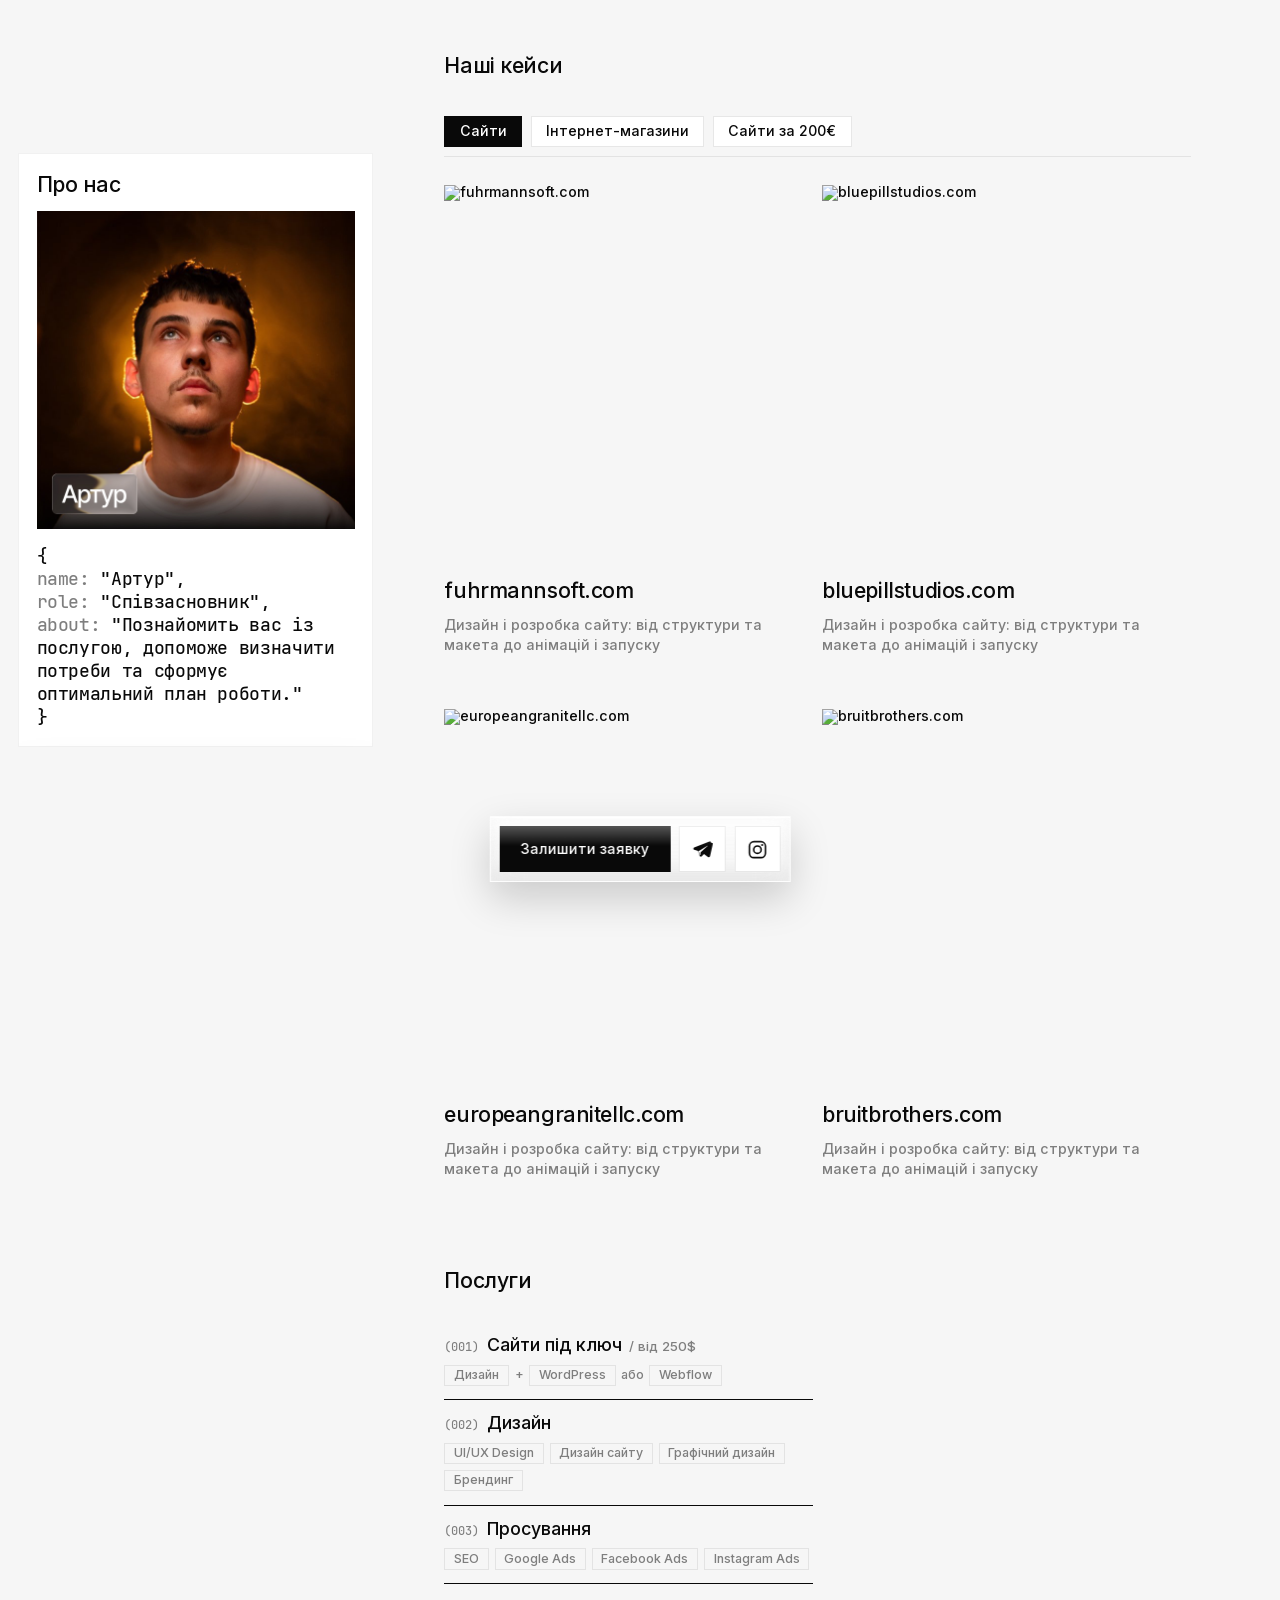
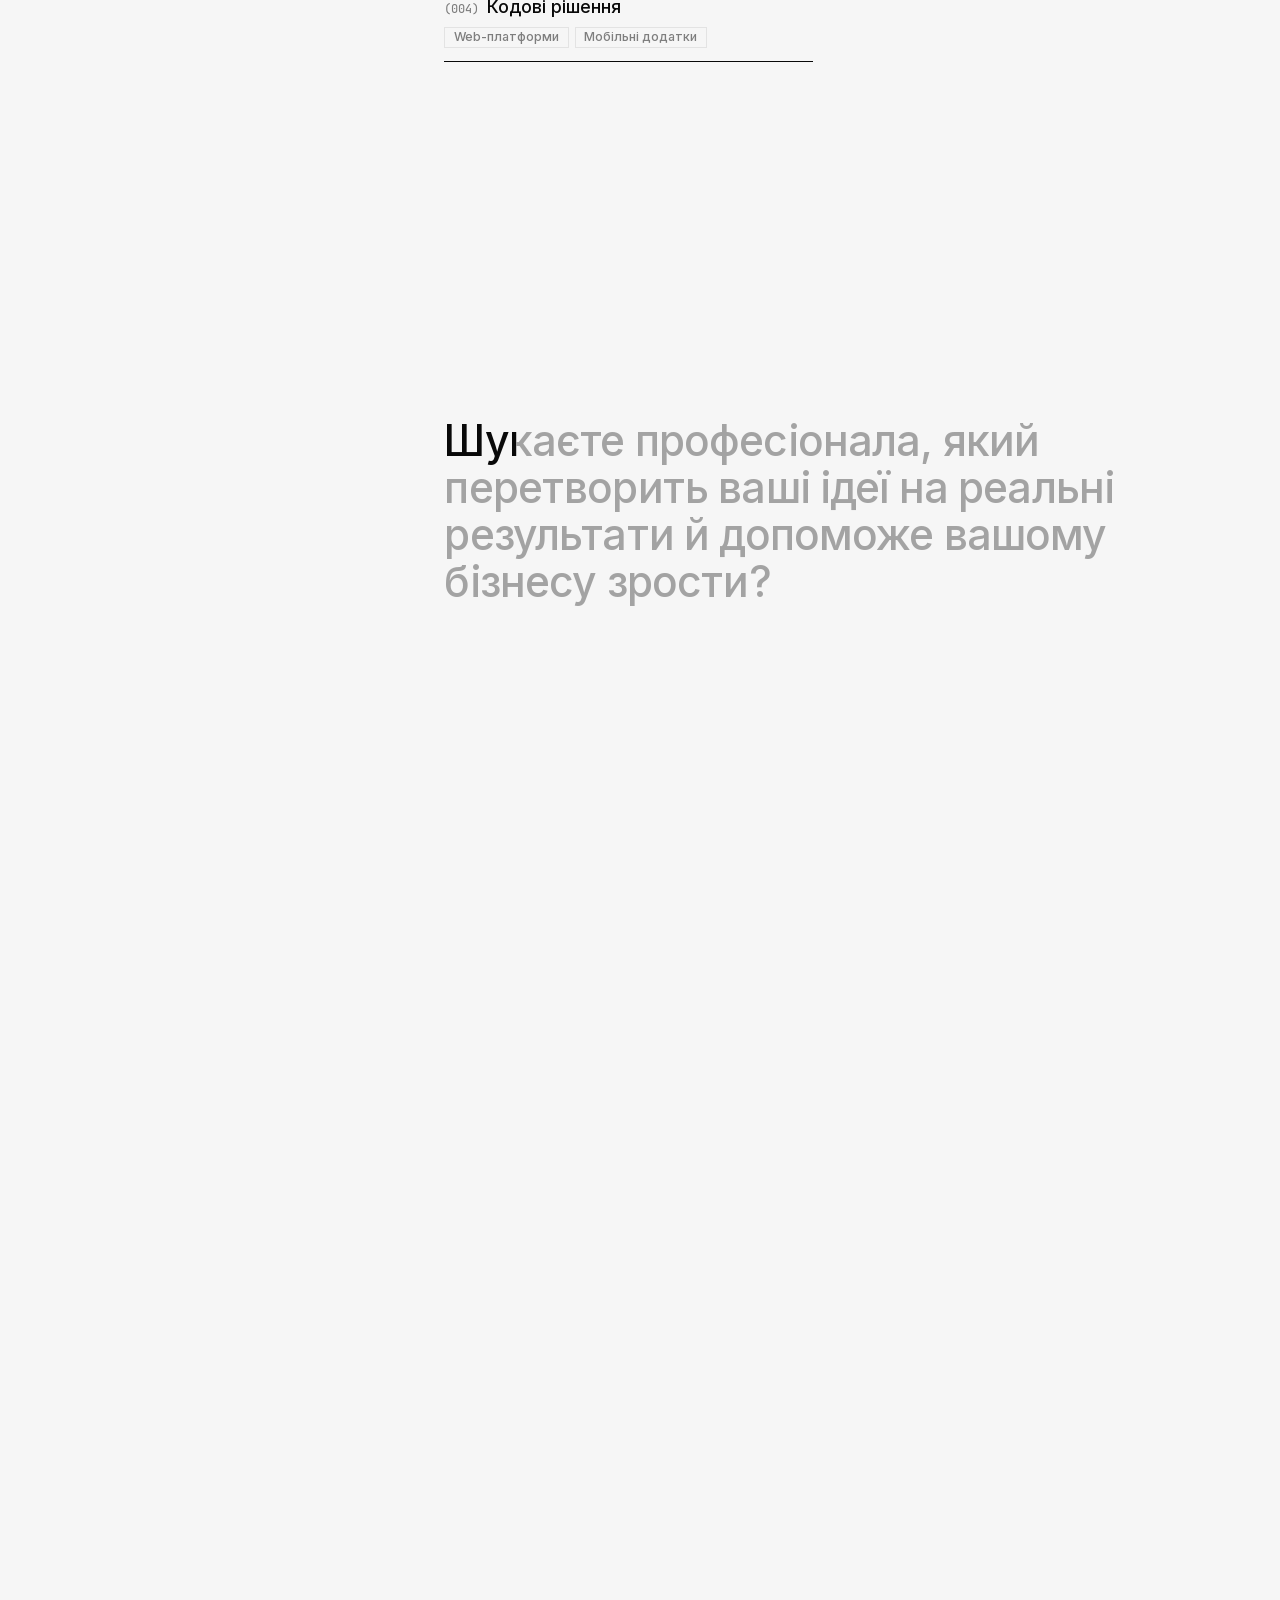
==== commit 0f4f376f: "Translate preloader tagline to Ukrainian Co-Authored-By: Claude Fable 5 <noreply@anthropic.com>" ====
--- a/site/index.html
+++ b/site/index.html
@@ -39,7 +39,7 @@
 
     <div class="pl__brand">
       <div class="pl__logo" role="img" aria-label="Логотип агенції"></div>
-      <p class="pl__tagline">Digital experiences<br>that move brands forward.</p>
+      <p class="pl__tagline">Цифрові рішення,<br>що рухають бренди вперед.</p>
     </div>
 
     <div class="pl__grain"></div>
--- a/site/css/style.css
+++ b/site/css/style.css
@@ -444,6 +444,20 @@
   padding: 0.625rem 0;
 }
 
+/* Реєстрація дозволяє плавно анімувати згасання країв.
+   Там, де @property не підтримується, край просто перемикається миттєво. */
+@property --fade-start {
+  syntax: "<length>";
+  inherits: false;
+  initial-value: 0px;
+}
+
+@property --fade-end {
+  syntax: "<length>";
+  inherits: false;
+  initial-value: 0px;
+}
+
 .featured-works__tabs {
   display: flex;
   gap: 0.625rem;
@@ -451,6 +465,33 @@
   overscroll-behavior-x: contain;
   scrollbar-width: none;
   white-space: nowrap;
+  /* Край згасає, коли за ним є ще таби — підказка, що стрічку можна гортати.
+     Маска на контейнері: не рухається разом із вмістом. */
+  --fade-start: 0px;
+  --fade-end: 0px;
+  -webkit-mask-image: linear-gradient(
+    90deg,
+    transparent 0,
+    #000 var(--fade-start),
+    #000 calc(100% - var(--fade-end)),
+    transparent 100%
+  );
+  mask-image: linear-gradient(
+    90deg,
+    transparent 0,
+    #000 var(--fade-start),
+    #000 calc(100% - var(--fade-end)),
+    transparent 100%
+  );
+  transition: --fade-start 0.3s ease, --fade-end 0.3s ease;
+}
+
+.featured-works__tabs.has-start {
+  --fade-start: 1.75rem;
+}
+
+.featured-works__tabs.has-end {
+  --fade-end: 1.75rem;
 }
 
 .featured-works__tabs::-webkit-scrollbar {
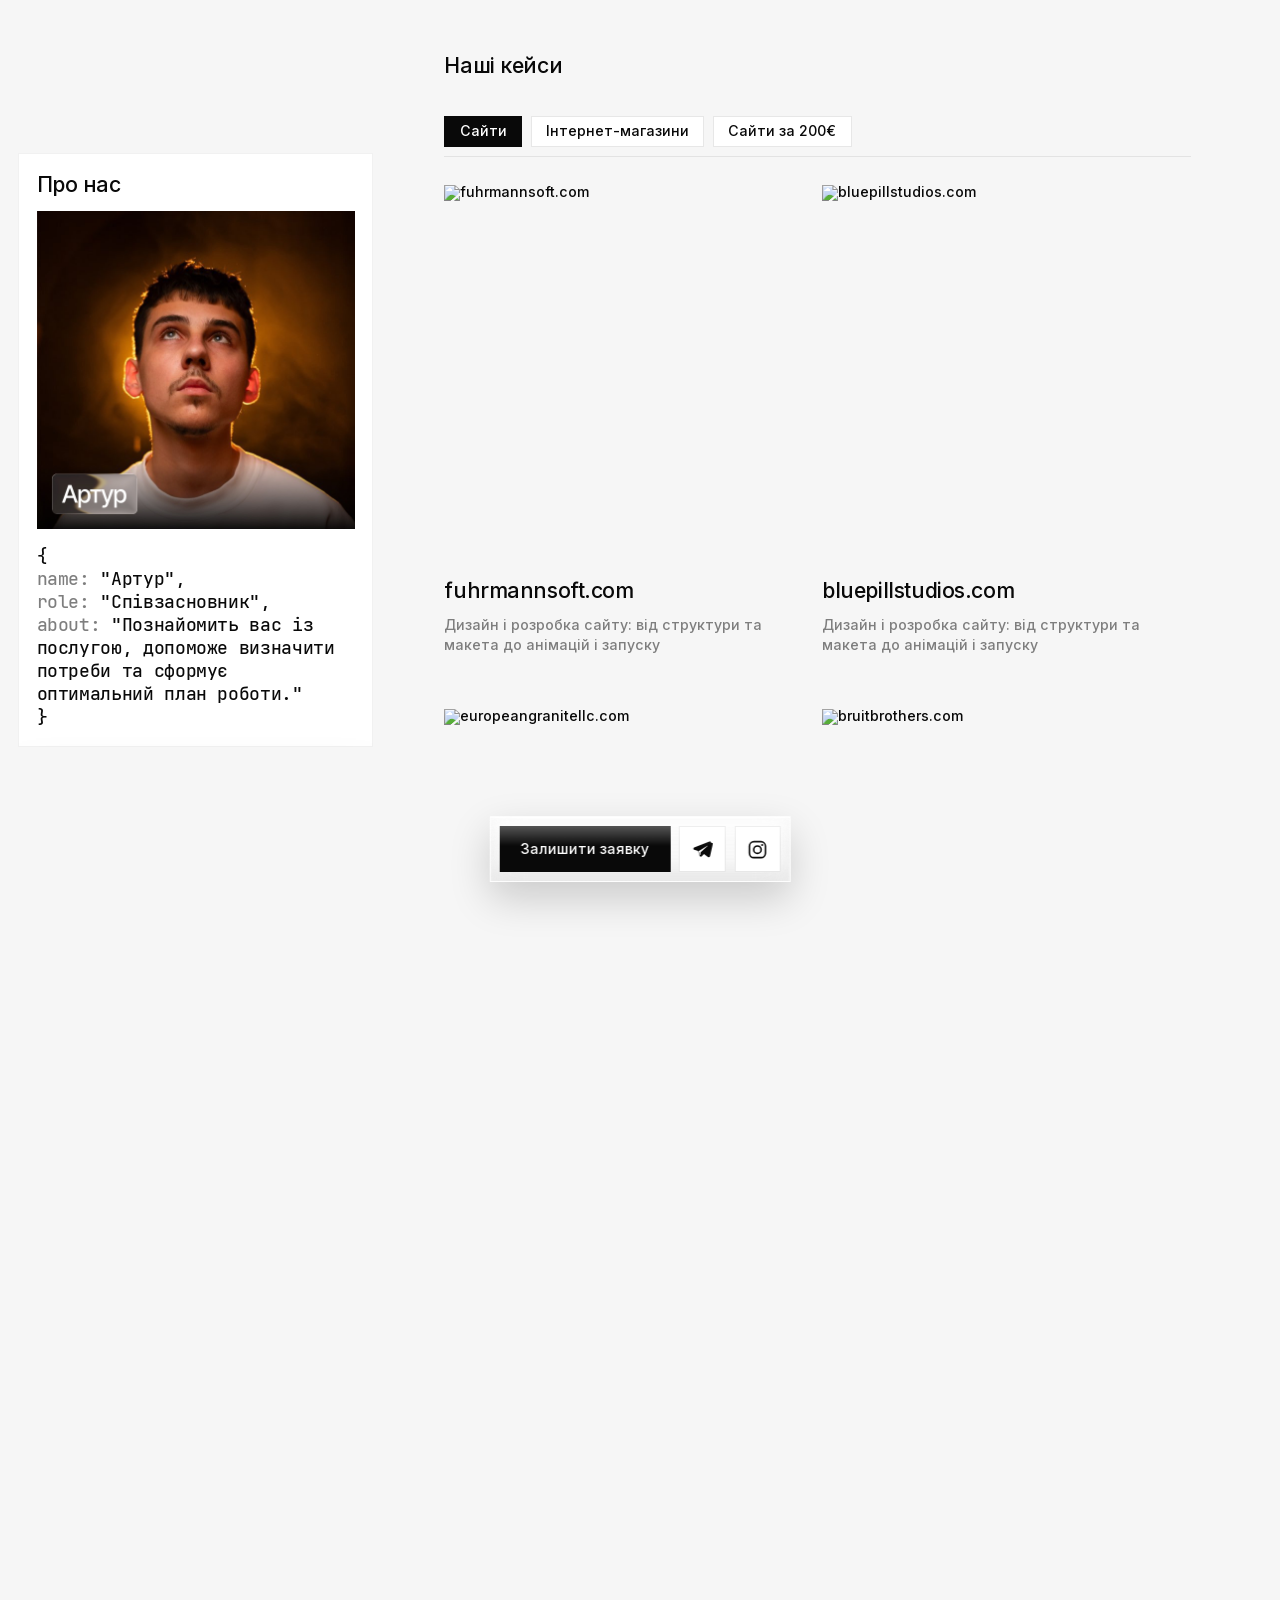
==== commit c8edeee9: "Remove the Services section Drops the markup and the now-dead .dd-info / .dd-service styles (128 CSS" ====
--- a/site/index.html
+++ b/site/index.html
@@ -100,67 +100,6 @@
             </div>
           </div>
 
-          <div class="dd-info">
-            <article class="dd-info__col">
-              <h2 class="dd-text-24px">Послуги</h2>
-              <div class="dd-info__col-list">
-
-                <article class="dd-info__cell dd-service">
-                  <div class="dd-button-text dd-service__title">
-                    <span class="dd-service__num">(001)</span>
-                    Сайти під ключ
-                    <span class="dd-service__price">/ від 250$</span>
-                  </div>
-                  <div class="dd-service__tags">
-                    <span class="dd-service__tag">Дизайн</span>
-                    <span class="dd-service__sep">+</span>
-                    <span class="dd-service__tag">WordPress</span>
-                    <span class="dd-service__sep">або</span>
-                    <span class="dd-service__tag">Webflow</span>
-                  </div>
-                </article>
-
-                <article class="dd-info__cell dd-service">
-                  <div class="dd-button-text dd-service__title">
-                    <span class="dd-service__num">(002)</span>
-                    Дизайн
-                  </div>
-                  <div class="dd-service__tags">
-                    <span class="dd-service__tag">UI/UX Design</span>
-                    <span class="dd-service__tag">Дизайн сайту</span>
-                    <span class="dd-service__tag">Графічний дизайн</span>
-                    <span class="dd-service__tag">Брендинг</span>
-                  </div>
-                </article>
-
-                <article class="dd-info__cell dd-service">
-                  <div class="dd-button-text dd-service__title">
-                    <span class="dd-service__num">(003)</span>
-                    Просування
-                  </div>
-                  <div class="dd-service__tags">
-                    <span class="dd-service__tag">SEO</span>
-                    <span class="dd-service__tag">Google Ads</span>
-                    <span class="dd-service__tag">Facebook Ads</span>
-                    <span class="dd-service__tag">Instagram Ads</span>
-                  </div>
-                </article>
-
-                <article class="dd-info__cell dd-service">
-                  <div class="dd-button-text dd-service__title">
-                    <span class="dd-service__num">(004)</span>
-                    Кодові рішення
-                  </div>
-                  <div class="dd-service__tags">
-                    <span class="dd-service__tag">Web-платформи</span>
-                    <span class="dd-service__tag">Мобільні додатки</span>
-                  </div>
-                </article>
-
-              </div>
-            </article>
-          </div>
-
           <div class="dd-cta-anchor">
             <div class="dd-cta-anchor__content">
               <h2 dd-el="cta-title" class="dd-text-48px">Шукаєте професіонала, який перетворить ваші ідеї на реальні результати й допоможе вашому бізнесу зрости?</h2>
--- a/site/css/style.css
+++ b/site/css/style.css
@@ -765,128 +765,6 @@
   }
 }
 
-/* ============ Info (Services / Stack) ============ */
-
-.dd-info {
-  gap: 0.625rem;
-  grid-template-rows: auto;
-  grid-template-columns: 1fr 1fr;
-  grid-auto-columns: 1fr;
-  margin-top: 6.25rem;
-  display: grid;
-}
-
-.dd-info__col {
-  gap: 2rem;
-  flex-flow: column;
-  width: 100%;
-  display: flex;
-}
-
-.dd-info__col-list {
-  width: 100%;
-  display: block;
-}
-
-.dd-info__cell {
-  cursor: pointer;
-  padding-top: 0.5rem;
-  padding-bottom: 0.5rem;
-  position: relative;
-}
-
-.dd-info__cell::before {
-  content: "";
-  width: 100%;
-  height: 1px;
-  position: absolute;
-  bottom: 0;
-  left: 0;
-  background-color: currentColor;
-  transition: height 0.3s ease;
-}
-
-.dd-info__cell .dd-button-text {
-  position: relative;
-  z-index: 2;
-  transition: color 0.3s ease;
-}
-
-@media (hover: hover) {
-  .dd-info__cell:hover::before {
-    height: 100%;
-  }
-
-  .dd-info__cell:hover .dd-button-text {
-    color: var(--colors--white);
-  }
-}
-
-/* ---- Service cells ---- */
-
-.dd-service {
-  padding-top: 1rem;
-  padding-bottom: 1rem;
-}
-
-.dd-service__title {
-  font-size: 1.25em;
-  display: flex;
-  align-items: baseline;
-  flex-wrap: wrap;
-  gap: 0.5rem;
-}
-
-.dd-service__num {
-  font-family: Jetbrainsmono, Arial, sans-serif;
-  font-size: 0.7em;
-  color: var(--colors--gray);
-  transition: color 0.3s ease;
-}
-
-.dd-service__price {
-  font-size: 0.75em;
-  color: var(--colors--gray);
-  transition: color 0.3s ease;
-}
-
-.dd-service__tags {
-  position: relative;
-  z-index: 2;
-  display: flex;
-  flex-wrap: wrap;
-  align-items: center;
-  gap: 0.375rem;
-  margin-top: 0.75rem;
-}
-
-.dd-service__tag {
-  border: 1px solid var(--colors--light-gray-50);
-  padding: 0.25rem 0.625rem;
-  font-size: 0.875em;
-  color: var(--colors--gray);
-  transition: color 0.3s ease, border-color 0.3s ease;
-}
-
-.dd-service__sep {
-  font-size: 0.875em;
-  color: var(--colors--gray);
-  transition: color 0.3s ease;
-}
-
-@media (hover: hover) {
-  .dd-service:hover .dd-service__num,
-  .dd-service:hover .dd-service__price,
-  .dd-service:hover .dd-service__tag,
-  .dd-service:hover .dd-service__sep {
-    color: var(--colors--white);
-  }
-
-  .dd-service:hover .dd-service__tag {
-    border-color: rgba(255, 255, 255, 0.4);
-  }
-}
-
 /* ============ CTA anchor ============ */
 
 .dd-cta-anchor {
@@ -1311,12 +1189,6 @@
     row-gap: 3rem;
   }
 
-  .dd-info {
-    gap: 5rem;
-    grid-template-columns: 1fr;
-    margin-top: 5rem;
-  }
-
   .dd-cta__wrapper {
     display: block;
   }
